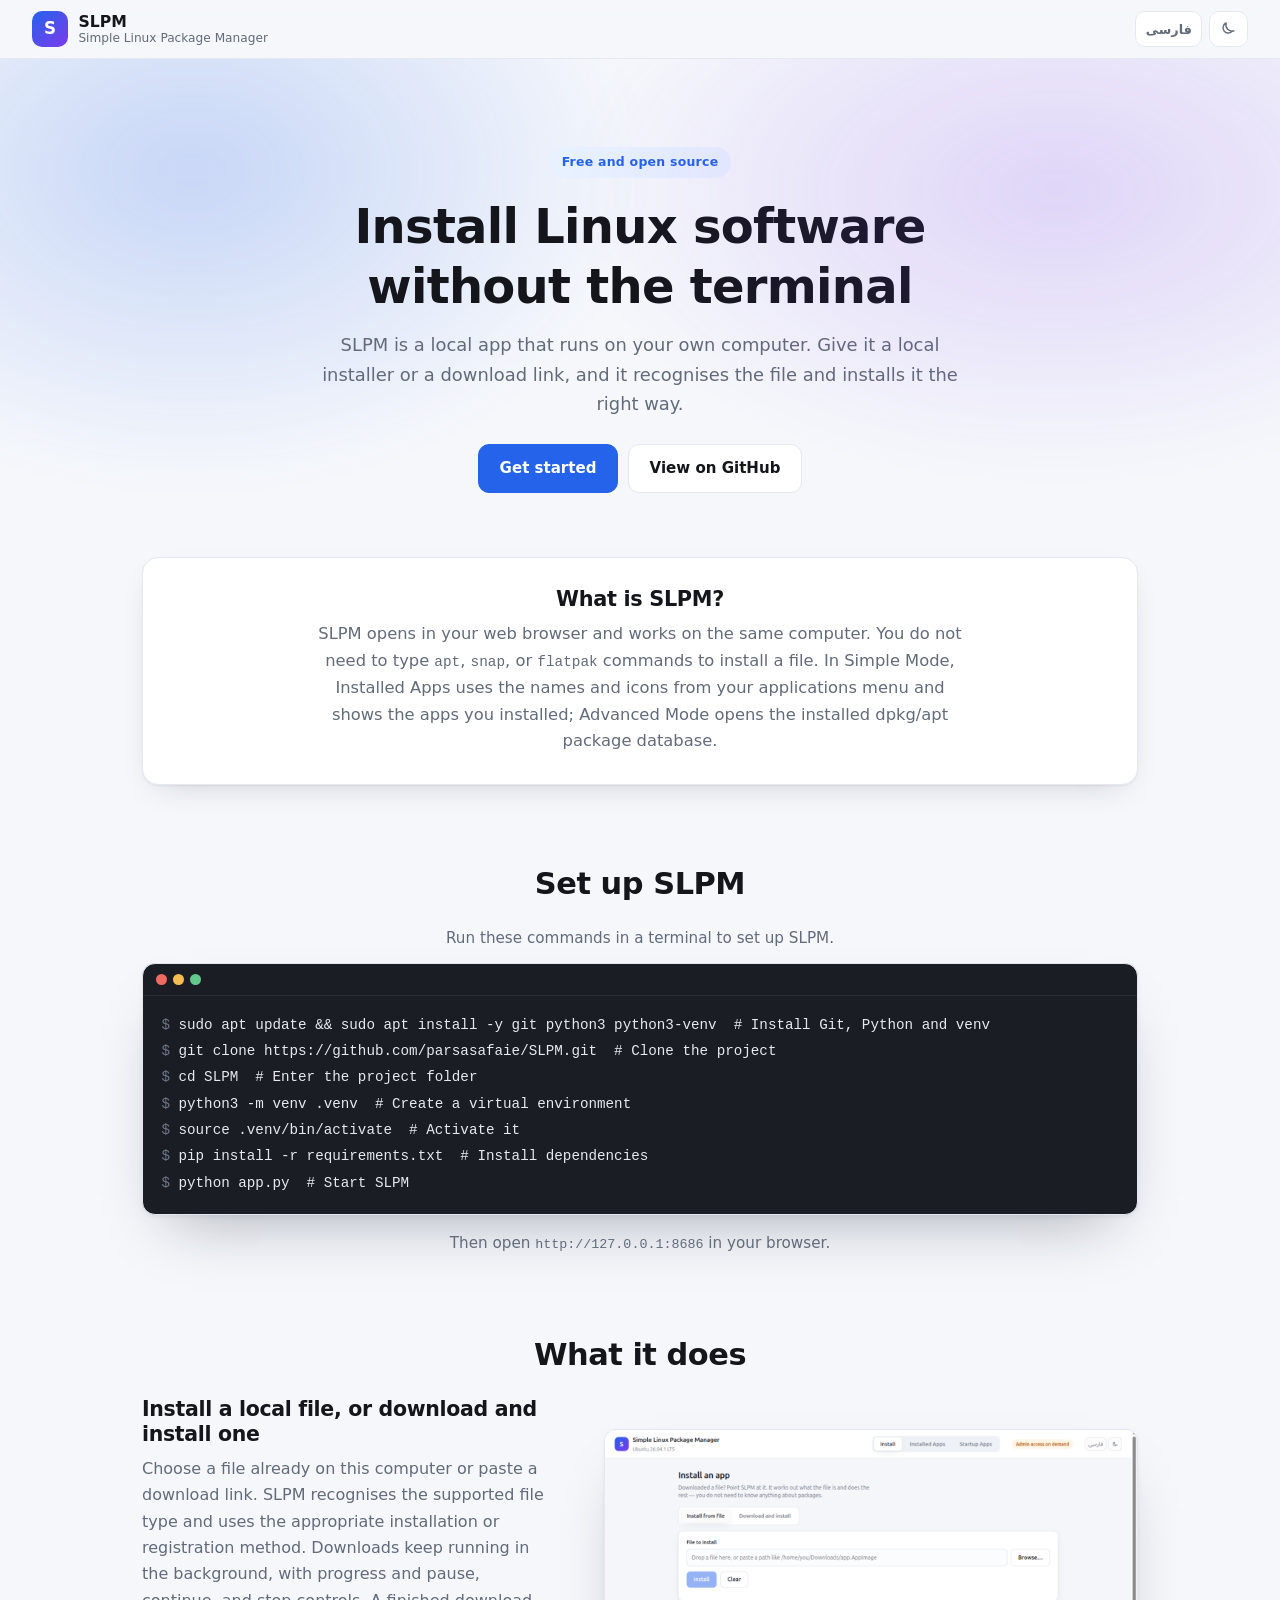
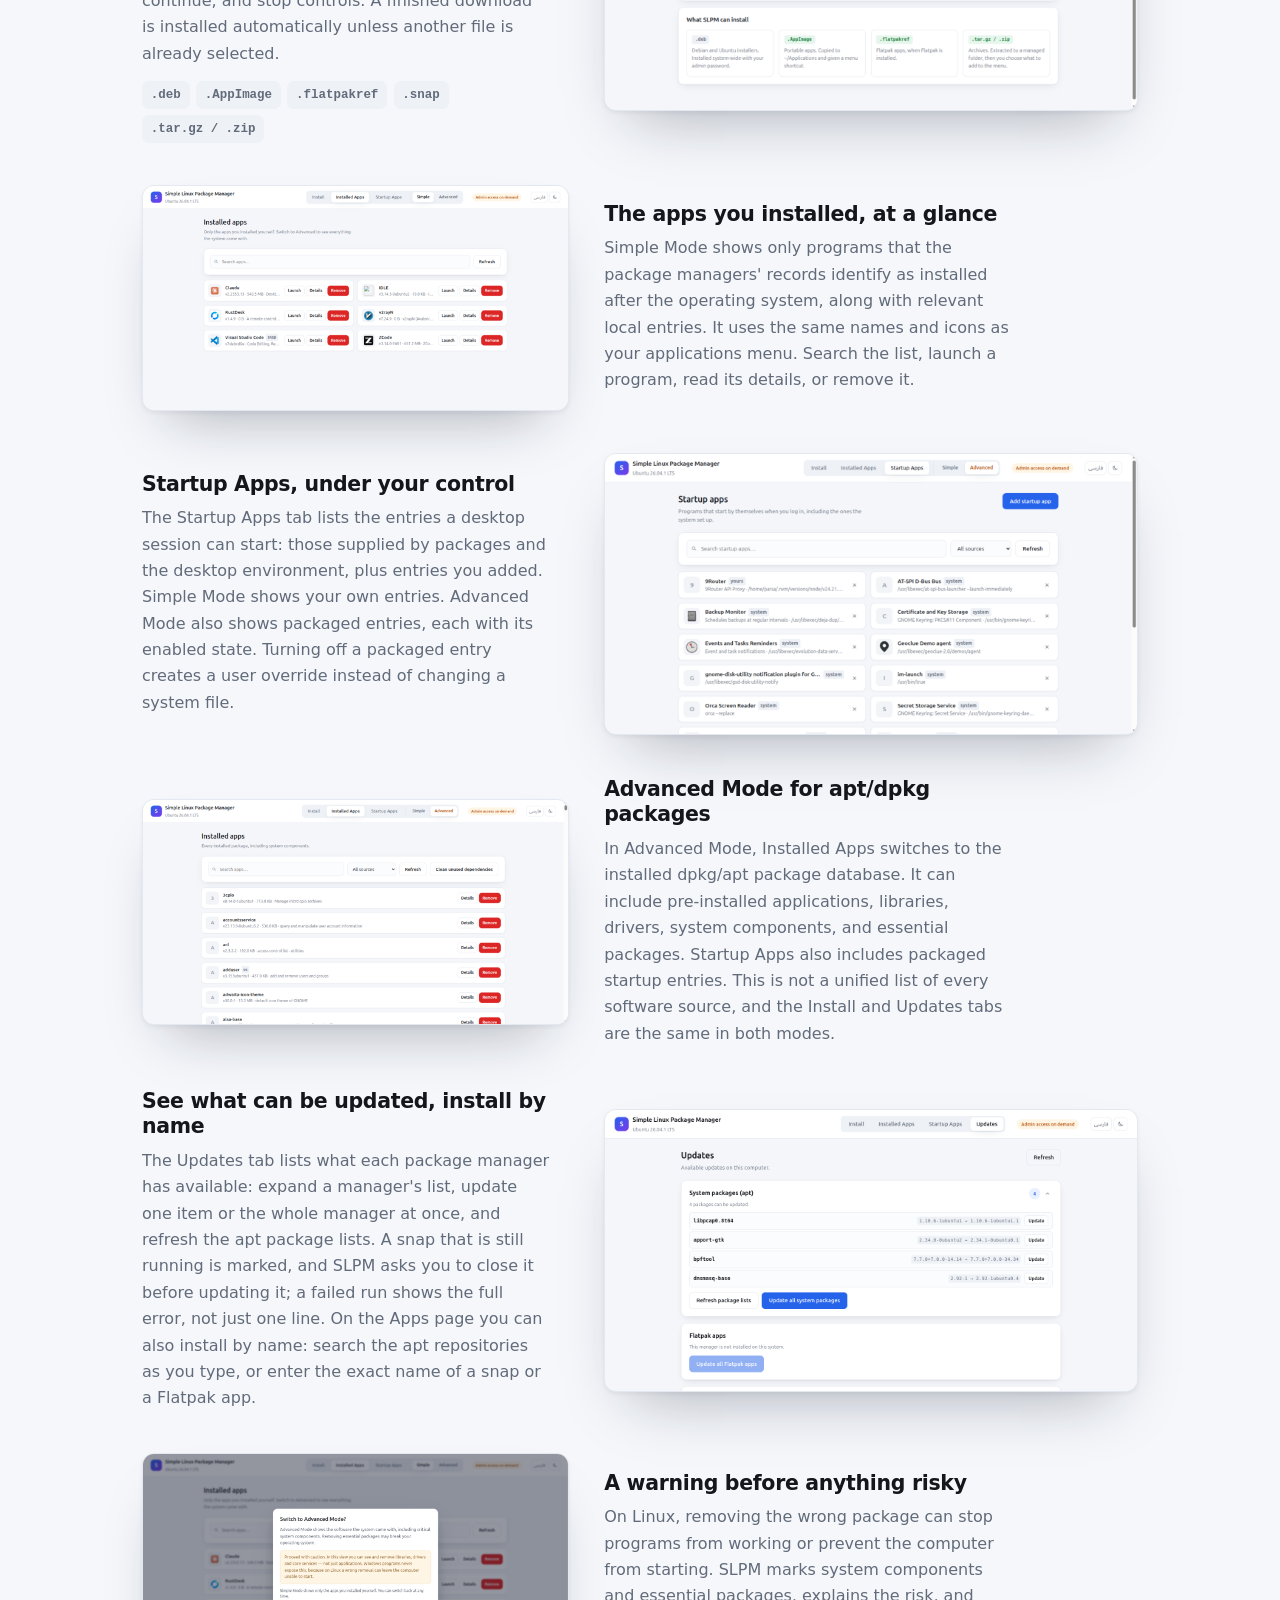
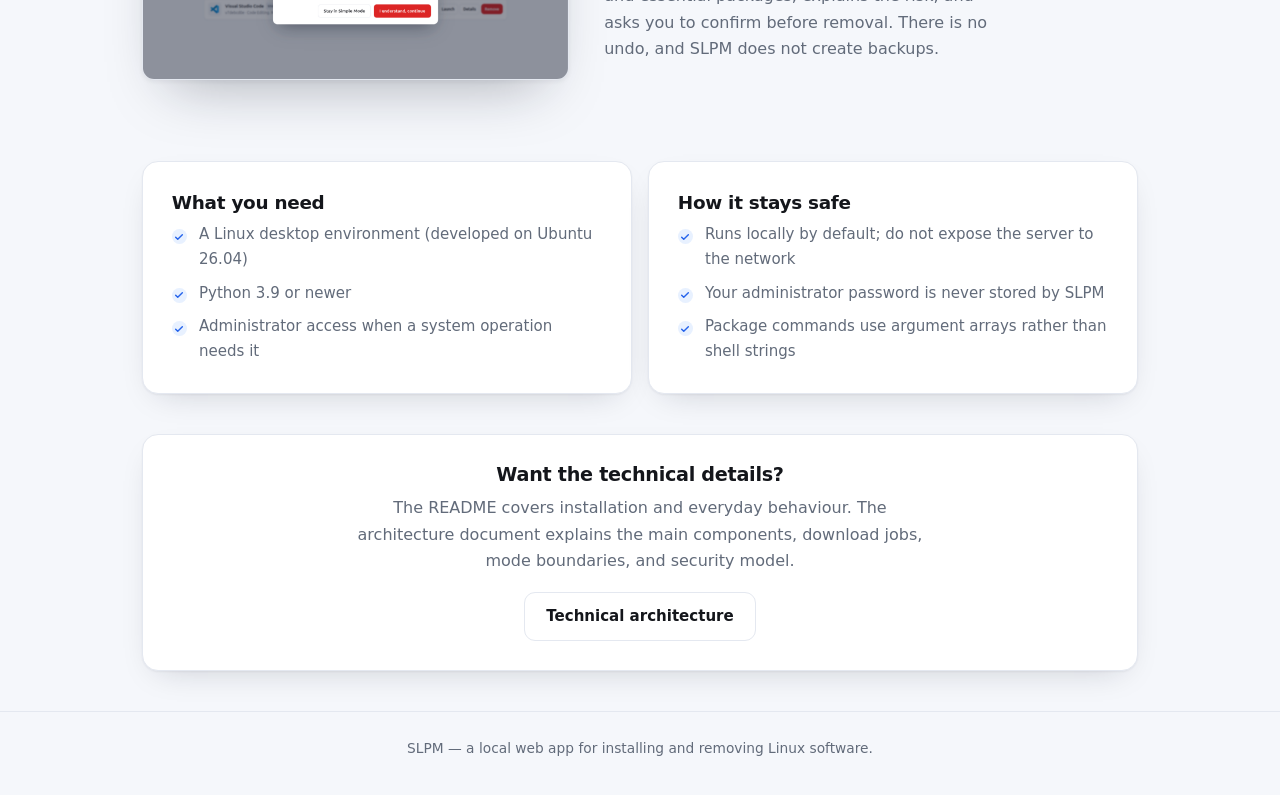
==== docs/index.html @ dcc290ec "update docs" ====
<!doctype html>
<html lang="en" dir="ltr" data-lang="en" data-theme="light">
<head>
<meta charset="utf-8">
<meta name="viewport" content="width=device-width, initial-scale=1">
<meta name="color-scheme" content="light" id="site-color-scheme">
<title id="site-title">SLPM — Simple Linux Package Manager</title>
<meta name="description" id="site-description" content="Install and remove Linux software without the terminal. SLPM is a local app that runs on your own computer.">
<link rel="stylesheet" href="style.css">
<script>
/* Read the saved choice before the first paint, so a dark page never flashes white.
   localStorage rather than a cookie: GitHub Pages is static, so there is no server
   to send a cookie to. */
(function () {
  try {
    var t = localStorage.getItem('slpm-site-theme');
    if (t === 'dark' || t === 'light') document.documentElement.dataset.theme = t;
    var l = localStorage.getItem('slpm-site-lang');
    if (l !== 'en' && l !== 'fa') {
      // First visit: follow the browser's own language.
      l = (navigator.language || 'en').toLowerCase().indexOf('fa') === 0 ? 'fa' : 'en';
    }
    document.documentElement.dataset.lang = l;
    document.documentElement.lang = l;
    document.documentElement.dir = l === 'fa' ? 'rtl' : 'ltr';
  } catch (e) { /* private mode: keep the defaults already in the markup */ }
})();
</script>
</head>
<body>

<header class="bar">
  <a class="brand" href="#top">
    <span class="mark">S</span>
    <span class="brand-text">
      <strong>SLPM</strong>
      <span class="t-en">Simple Linux Package Manager</span>
      <span class="t-fa">مدیر بستهٔ سادهٔ لینوکس</span>
    </span>
  </a>
  <div class="bar-actions">
    <button type="button" id="lang-toggle" class="btn-icon" aria-label="Switch to Persian" title="Switch to Persian">
      <span class="t-en">فارسی</span>
      <span class="t-fa">English</span>
    </button>
    <button type="button" id="theme-toggle" class="btn-icon" aria-label="Switch to dark theme" title="Switch to dark theme">
      <svg class="i-moon" viewBox="0 0 24 24" aria-hidden="true"><path d="M20 14.5A8.5 8.5 0 019.5 4a7 7 0 108.5 10.5z"/></svg>
      <svg class="i-sun" viewBox="0 0 24 24" aria-hidden="true"><circle cx="12" cy="12" r="4.2"/><path d="M12 2.5v2.2M12 19.3v2.2M4.2 12H2M22 12h-2.2M5.6 5.6L4 4M20 20l-1.6-1.6M18.4 5.6L20 4M4 20l1.6-1.6"/></svg>
    </button>
  </div>
</header>

<main id="top">

  <!-- ------------------------------------------------------------- hero -->
  <section class="hero">
    <div class="hero-inner">
      <span class="pill">
        <span class="t-en">Free and open source</span>
        <span class="t-fa">رایگان و متن‌باز</span>
      </span>
      <h1>
        <span class="t-en">Install Linux software<br>without the terminal</span>
        <span class="t-fa">برنامه‌های لینوکس را<br>بدون ترمینال نصب کنید</span>
      </h1>
      <p class="lead">
        <span class="t-en">SLPM is a local app that runs on your own computer. Give it a local
          installer or a download link, and it recognises the file and installs it the right way.</span>
        <span class="t-fa">SLPM یک برنامهٔ محلی است که روی کامپیوتر خودتان اجرا می‌شود. فایلی را که
          می‌خواهید نصب کنید یا لینک دانلودش را به آن می‌دهید تا نوع فایل را تشخیص دهد و با روش
          مناسب نصبش کند.</span>
      </p>
      <div class="cta">
        <a class="btn btn-primary" href="#install">
          <span class="t-en">Get started</span>
          <span class="t-fa">شروع کنید</span>
        </a>
        <a class="btn btn-ghost" data-repo="" target="_blank" rel="noopener">
          <span class="t-en">View on GitHub</span>
          <span class="t-fa">مشاهده در GitHub</span>
        </a>
      </div>
    </div>
  </section>

  <!-- ------------------------------------------------------- what it is -->
  <section class="wrap">
    <div class="card intro">
      <h2>
        <span class="t-en">What is SLPM?</span>
        <span class="t-fa">SLPM چیست؟</span>
      </h2>
      <p>
        <span class="t-en">SLPM opens in your web browser and works on the same computer. You do not
          need to type <span class="mono">apt</span>, <span class="mono">snap</span>, or
          <span class="mono">flatpak</span> commands to install a file. In Simple Mode, Installed Apps
          uses the names and icons from your applications menu and shows the apps you installed;
          Advanced Mode opens the installed dpkg/apt package database.</span>
        <span class="t-fa">SLPM در مرورگر اجرا می‌شود و روی همان کامپیوتر کار می‌کند. برای نصب فایل
          لازم نیست خودتان دستورهای <span class="mono">apt</span>، <span class="mono">snap</span> یا
          <span class="mono">flatpak</span> را اجرا کنید. در حالت ساده، تب «برنامه‌های نصب‌شده»
          نام و نماد برنامه‌ها را همان‌طور که در منوی برنامه‌ها می‌بینید نشان می‌دهد؛ در این حالت
          فقط برنامه‌هایی دیده می‌شوند که خودتان نصب کرده‌اید. حالت پیشرفته فهرست بسته‌های
          نصب‌شدهٔ dpkg/apt را باز می‌کند.</span>
      </p>
    </div>
  </section>

  <!-- ---------------------------------------------------------- install -->
  <section class="wrap" id="install">
    <h2 class="section-title">
      <span class="t-en">Set up SLPM</span>
      <span class="t-fa">راه‌اندازی SLPM</span>
    </h2>

    <p class="after"><span class="t-en">Run these commands in a terminal to set up SLPM.</span><span class="t-fa">برای راه‌اندازی SLPM، دستورهای زیر را در ترمینال اجرا کنید.</span></p>
    <div class="terminal"><div class="terminal-bar"><span></span><span></span><span></span></div><pre><code><span class="c-dim">$</span> sudo apt update && sudo apt install -y git python3 python3-venv  # Install Git, Python and venv
<span class="c-dim">$</span> git clone https://github.com/parsasafaie/SLPM.git  # Clone the project
<span class="c-dim">$</span> cd SLPM  # Enter the project folder
<span class="c-dim">$</span> python3 -m venv .venv  # Create a virtual environment
<span class="c-dim">$</span> source .venv/bin/activate  # Activate it
<span class="c-dim">$</span> pip install -r requirements.txt  # Install dependencies
<span class="c-dim">$</span> python app.py  # Start SLPM</code></pre></div>
    <p class="after"><span class="t-en">Then open <span class="mono">http://127.0.0.1:8686</span> in your browser.</span><span class="t-fa">سپس <span class="mono">http://127.0.0.1:8686</span> را در مرورگر باز کنید.</span></p>
  </section>

  <!-- --------------------------------------------------------- features -->
  <section class="wrap" id="features">
    <h2 class="section-title">
      <span class="t-en">What it does</span>
      <span class="t-fa">امکانات SLPM</span>
    </h2>

    <article class="feature">
      <div class="feature-text">
        <h3>
          <span class="t-en">Install a local file, or download and install one</span>
          <span class="t-fa">نصب فایل محلی یا دانلود و نصب خودکار</span>
        </h3>
        <p>
          <span class="t-en">Choose a file already on this computer or paste a download link. SLPM
            recognises the supported file type and uses the appropriate installation or registration method. Downloads
            keep running in the background, with progress and pause, continue, and stop controls. A
            finished download is installed automatically unless another file is already selected.</span>
          <span class="t-fa">فایلی را که از قبل روی این کامپیوتر دارید انتخاب کنید یا لینک دانلود
            را وارد کنید. SLPM نوع فایل پشتیبانی‌شده را تشخیص می‌دهد و روش مناسب را برای نصب یا ثبت آن به کار می‌گیرد.
            دانلود در پس‌زمینه انجام می‌شود و پیشرفت آن را همراه با کنترل‌های توقف موقت، ادامه و
            لغو دانلود می‌بینید. پس از پایان دانلود، فایل خودکار نصب می‌شود؛ مگر اینکه هم‌زمان فایل
            دیگری برای نصب انتخاب کرده باشید.</span>
        </p>
        <ul class="tags">
          <li>.deb</li><li>.AppImage</li><li>.flatpakref</li><li>.snap</li><li>.tar.gz / .zip</li>
        </ul>
      </div>
      <figure class="shot">
        <img data-shot="install" alt="" width="1440" height="760" loading="lazy">
      </figure>
    </article>

    <article class="feature flip">
      <div class="feature-text">
        <h3>
          <span class="t-en">The apps you installed, at a glance</span>
          <span class="t-fa">برنامه‌هایی که خودتان نصب کرده‌اید</span>
        </h3>
        <p>
          <span class="t-en">Simple Mode shows only programs that the package managers' records identify
            as installed after the operating system, along with relevant local entries. It uses the
            same names and icons as your applications menu. Search the list, launch a program, read
            its details, or remove it.</span>
          <span class="t-fa">حالت ساده فقط برنامه‌هایی را نشان می‌دهد که در سابقهٔ ابزارهای بسته،
            نصبشان پس از نصب سیستم‌عامل ثبت شده است، به‌همراه میان‌برهای محلی. نام و نماد هر
            برنامه از منوی برنامه‌ها گرفته می‌شود. در فهرست جست‌وجو کنید، برنامه را اجرا کنید،
            جزئیاتش را ببینید یا حذفش کنید.</span>
        </p>
      </div>
      <figure class="shot">
        <img data-shot="apps" alt="" width="1440" height="760" loading="lazy">
      </figure>
    </article>

    <article class="feature">
      <div class="feature-text">
        <h3>
          <span class="t-en">Startup Apps, under your control</span>
          <span class="t-fa">برنامه‌های استارتاپ، زیر نظر شما</span>
        </h3>
        <p>
          <span class="t-en">The Startup Apps tab lists the entries a desktop session can start:
            those supplied by packages and the desktop environment, plus entries you added. Simple
            Mode shows your own entries. Advanced Mode also shows packaged entries, each with its
            enabled state. Turning off a packaged entry creates a user override instead of changing a
            system file.</span>
          <span class="t-fa">تب «برنامه‌های استارتاپ» موردهایی را نشان می‌دهد که نشست دسکتاپ
            می‌تواند اجرا کند: موردهای ارائه‌شده توسط بسته‌ها و محیط دسکتاپ، به‌همراه موردهایی که
            خودتان اضافه کرده‌اید. حالت ساده فقط موردهای کاربری را نشان می‌دهد. حالت پیشرفته
            موردهای ارائه‌شده توسط بسته‌های سیستمی و وضعیت فعال یا غیرفعال هرکدام را هم نشان
            می‌دهد. برای غیرفعال‌کردن مورد بستهٔ سیستمی، SLPM به‌جای تغییر فایل سیستمی یک فایل
            کاربری هم‌نام می‌سازد.</span>
        </p>
      </div>
      <figure class="shot">
        <img data-shot="startup" alt="" width="1440" height="760" loading="lazy">
      </figure>
    </article>

    <article class="feature flip">
      <div class="feature-text">
        <h3>
          <span class="t-en">Advanced Mode for apt/dpkg packages</span>
          <span class="t-fa">حالت پیشرفته برای بسته‌های apt/dpkg</span>
        </h3>
        <p>
          <span class="t-en">In Advanced Mode, Installed Apps switches to the installed dpkg/apt
            package database. It can include pre-installed applications, libraries, drivers, system
            components, and essential packages. Startup Apps also includes packaged startup entries.
            This is not a unified list of every software source, and the Install and Updates tabs
            are the same in both modes.</span>
          <span class="t-fa">در حالت پیشرفته، تب «برنامه‌های نصب‌شده» به فهرست بسته‌های نصب‌شدهٔ
            dpkg/apt تغییر می‌کند. در این فهرست ممکن است برنامه‌های از پیش نصب‌شده، کتابخانه‌ها،
            درایورها، اجزای سیستمی و بسته‌های حیاتی سیستم باشند. تب «برنامه‌های استارتاپ» نیز موردهای
            ارائه‌شده توسط بسته‌های سیستمی را نشان می‌دهد. این حالت فهرستی یکپارچه از همهٔ منابع نرم‌افزاری نیست
            و تب‌های «نصب» و «به‌روزرسانی‌ها» در هر دو حالت یکسان هستند.</span>
        </p>
      </div>
      <figure class="shot">
        <img data-shot="advanced" alt="" width="1440" height="760" loading="lazy">
      </figure>
    </article>

    <article class="feature">
      <div class="feature-text">
        <h3>
          <span class="t-en">See what can be updated, install by name</span>
          <span class="t-fa">به‌روزرسانی‌ها را ببینید و با نام نصب کنید</span>
        </h3>
        <p>
          <span class="t-en">The Updates tab lists what each package manager
            has available: expand a manager's list, update one item or the whole manager at once, and
            refresh the apt package lists. A snap that is still running is marked, and SLPM asks you
            to close it before updating it; a failed run shows the full error, not just one line. On
            the Apps page you can also install by name: search the apt repositories as you type, or
            enter the exact name of a snap or a Flatpak app.</span>
          <span class="t-fa">تب «به‌روزرسانی‌ها» فهرست می‌کند هر مدیر بسته چه
            چیزی برای به‌روزرسانی دارد: فهرست یک مدیر را باز کنید، یک مورد را جداگانه یا همهٔ موارد
            آن را یک‌جا به‌روزرسانی کنید و فهرست بسته‌های apt را تازه کنید. snapی که هنوز
            درحال‌اجراست مشخص می‌شود و SLPM پیش از به‌روزرسانی آن از شما می‌خواهد آن را ببندید؛
            اگر اجرا شکست بخورد، خطای کامل نشان داده می‌شود، نه فقط یک خط. در صفحهٔ برنامه‌ها
            می‌توانید با نام هم نصب کنید: مخازن apt را حین تایپ جست‌وجو کنید یا نام دقیق یک snap
            یا یک برنامهٔ Flatpak را وارد کنید.</span>
        </p>
      </div>
      <figure class="shot">
        <img data-shot="updates" alt="" width="1440" height="760" loading="lazy">
      </figure>
    </article>

    <article class="feature flip">
      <div class="feature-text">
        <h3>
          <span class="t-en">A warning before anything risky</span>
          <span class="t-fa">هشدار پیش از عملیات پرخطر</span>
        </h3>
        <p>
          <span class="t-en">On Linux, removing the wrong package can stop programs from working or
            prevent the computer from starting. SLPM marks system components and essential packages,
            explains the risk, and asks you to confirm before removal. There is no undo, and SLPM
            does not create backups.</span>
          <span class="t-fa">در لینوکس، حذف بستهٔ اشتباه می‌تواند برنامه‌ها را از کار بیندازد یا
            مانع روشن‌شدن کامپیوتر شود. SLPM جزء سیستمی یا بستهٔ حیاتی سیستم را مشخص می‌کند،
            خطر را توضیح می‌دهد و پیش از حذف از شما تأیید می‌گیرد. SLPM نمی‌تواند تغییرات را
            بازگرداند و نسخهٔ پشتیبان نمی‌سازد.</span>
        </p>
      </div>
      <figure class="shot">
        <img data-shot="warning" alt="" width="1440" height="760" loading="lazy">
      </figure>
    </article>
  </section>

  <!-- ------------------------------------------------------- safety/how -->
  <section class="wrap">
    <div class="two-col">
      <div class="card">
        <h2>
          <span class="t-en">What you need</span>
          <span class="t-fa">پیش‌نیازها</span>
        </h2>
        <ul class="ticks">
          <li>
            <span class="t-en">A Linux desktop environment (developed on Ubuntu 26.04)</span>
            <span class="t-fa">لینوکس با محیط دسکتاپ (توسعه روی Ubuntu 26.04)</span>
          </li>
          <li>
            <span class="t-en">Python 3.9 or newer</span>
            <span class="t-fa">Python 3.9 یا جدیدتر</span>
          </li>
          <li>
            <span class="t-en">Administrator access when a system operation needs it</span>
            <span class="t-fa">دسترسی مدیر برای عملیات سطح سیستم</span>
          </li>
        </ul>
      </div>

      <div class="card">
        <h2>
          <span class="t-en">How it stays safe</span>
          <span class="t-fa">ایمنی SLPM</span>
        </h2>
        <ul class="ticks">
          <li>
            <span class="t-en">Runs locally by default; do not expose the server to the network</span>
            <span class="t-fa">به‌صورت پیش‌فرض محلی اجرا می‌شود؛ سرور را در دسترس شبکه قرار ندهید</span>
          </li>
          <li>
            <span class="t-en">Your administrator password is never stored by SLPM</span>
            <span class="t-fa">SLPM رمز مدیر شما را ذخیره نمی‌کند</span>
          </li>
          <li>
            <span class="t-en">Package commands use argument arrays rather than shell strings</span>
            <span class="t-fa">دستورهای مدیریت بسته با آرایهٔ آرگومان اجرا می‌شوند، نه با رشتهٔ shell</span>
          </li>
        </ul>
      </div>
    </div>
  </section>

  <!-- ------------------------------------------------------------ more -->
  <section class="wrap">
    <div class="card more">
      <h2>
        <span class="t-en">Want the technical details?</span>
        <span class="t-fa">جزئیات فنی می‌خواهید؟</span>
      </h2>
      <p>
        <span class="t-en">The README covers installation and everyday behaviour. The architecture
          document explains the main components, download jobs, mode boundaries, and security model.</span>
        <span class="t-fa">README روش نصب و رفتار معمول برنامه را توضیح می‌دهد. سند معماری هم اجزای
          اصلی، نحوهٔ مدیریت دانلودها، مرز حالت‌ها و مدل امنیتی را دقیق‌تر توضیح می‌دهد.</span>
      </p>
      <div class="cta">
        <a class="btn btn-ghost lang-en-only" data-repo="ARCHITECTURE.md" target="_blank" rel="noopener">
          <span class="t-en">Technical architecture</span>
          <span class="t-fa">معماری فنی</span>
        </a>
        <a class="btn btn-ghost lang-fa-only" data-repo="ARCHITECTURE.fa.md" target="_blank" rel="noopener">
          <span class="t-en">Technical architecture</span>
          <span class="t-fa">معماری فنی</span>
        </a>
      </div>
    </div>
  </section>

</main>

<footer class="foot">
  <p>
    <span class="t-en">SLPM — a local web app for installing and removing Linux software.</span>
    <span class="t-fa">SLPM — برنامهٔ وب محلی برای نصب و حذف نرم‌افزارهای لینوکس.</span>
  </p>
</footer>

<script src="site.js"></script>
</body>
</html>
---- docs/style.css ----
/* SLPM product page. One stylesheet, no build step, no dependencies.
 *
 * Theming works the same way as the app: every colour is a variable, the light
 * values live in :root and the dark ones override them under [data-theme="dark"].
 * Language is handled by showing/hiding .t-en / .t-fa, so the page renders in the
 * right language on the first paint without waiting for JavaScript.
 */

:root {
  --bg: #f5f7fb;
  --surface: #ffffff;
  --line: #e4e8f0;
  --text: #14161b;
  --muted: #626b7a;
  --accent: #2563eb;
  --accent-dark: #1d4ed8;
  --accent-soft: #e8f1ff;
  --code-bg: #eef1f6;
  --term-bg: #1a1d24;
  --term-text: #e6e9ef;
  --term-dim: #6f7787;
  --shadow: 0 1px 2px rgba(16, 24, 40, .05), 0 12px 32px -16px rgba(16, 24, 40, .22);
  --shadow-lg: 0 2px 4px rgba(16, 24, 40, .05), 0 30px 60px -28px rgba(16, 24, 40, .35);
  --radius: 16px;
  --font: "Segoe UI Variable", "Segoe UI", Inter, system-ui, -apple-system, "Noto Sans",
          Ubuntu, Cantarell, "Vazirmatn", sans-serif;
  --mono: "Cascadia Code", "JetBrains Mono", ui-monospace, "SF Mono", Menlo, monospace;
  --maxw: 1060px;
}

:root[data-theme="dark"] {
  --bg: #0e1015;
  --surface: #171a21;
  --line: #2a2f3a;
  --text: #e8eaef;
  --muted: #98a1b0;
  --accent: #5b8def;
  --accent-dark: #7ba4f5;
  --accent-soft: #1b2740;
  --code-bg: #222731;
  --term-bg: #0a0c10;
  --term-text: #e6e9ef;
  --term-dim: #6b7383;
  --shadow: 0 1px 2px rgba(0, 0, 0, .4), 0 12px 32px -16px rgba(0, 0, 0, .8);
  --shadow-lg: 0 2px 4px rgba(0, 0, 0, .5), 0 30px 60px -28px rgba(0, 0, 0, .9);
}

* { box-sizing: border-box; }

html { scroll-behavior: smooth; }

body {
  margin: 0;
  background: var(--bg);
  color: var(--text);
  font-family: var(--font);
  font-size: 16px;
  line-height: 1.65;
  -webkit-font-smoothing: antialiased;
}

h1, h2, h3 { margin: 0 0 .5rem; font-weight: 680; letter-spacing: -.015em; line-height: 1.25; }
p { margin: 0 0 .8rem; }
p:last-child { margin-bottom: 0; }
a { color: var(--accent); }
code, .mono { font-family: var(--mono); font-size: .88em; }
code { background: var(--code-bg); padding: .12rem .38rem; border-radius: 5px; }

/* --------------------------------------------------------------- language */

:root[data-lang="en"] .t-fa { display: none !important; }
:root[data-lang="fa"] .t-en { display: none !important; }
:root[data-lang="en"] .lang-fa-only { display: none !important; }
:root[data-lang="fa"] .lang-en-only { display: none !important; }

/* Persian gets a slightly larger line height: the script is denser and taller. */
:root[data-lang="fa"] body { line-height: 1.85; }
:root[data-lang="fa"] h1 { line-height: 1.4; letter-spacing: 0; }
:root[data-lang="fa"] h2, :root[data-lang="fa"] h3 { line-height: 1.5; letter-spacing: 0; }
/* Latin words inside a Persian sentence must not be reordered by the bidi algorithm.
   `isolate` alone is not enough for text that starts with a neutral character: in an
   RTL paragraph the bidi algorithm moves a leading "." to the other side, so ".deb"
   would read as "deb.". These spans hold technical tokens that are left-to-right by
   nature, so they are given their own LTR direction as well as isolation. */
:root[data-lang="fa"] .mono,
:root[data-lang="fa"] code,
:root[data-lang="fa"] .tags li {
  unicode-bidi: isolate;
  direction: ltr;
}
/* A tag is a small block, so in the RTL layout it should still sit flush to the
   start of the (mirrored) column rather than drifting left. */
:root[data-lang="fa"] .tags { justify-content: flex-start; }

/* ------------------------------------------------------------------- bar */

.bar {
  position: sticky; top: 0; z-index: 20;
  display: flex; align-items: center; justify-content: space-between; gap: 1rem;
  padding: .7rem clamp(1rem, 4vw, 2rem);
  background: color-mix(in srgb, var(--bg) 88%, transparent);
  backdrop-filter: blur(10px);
  border-bottom: 1px solid var(--line);
}
.brand { display: flex; align-items: center; gap: .65rem; text-decoration: none; color: inherit; }
.mark {
  width: 36px; height: 36px; flex: 0 0 auto; border-radius: 10px;
  background: linear-gradient(140deg, var(--accent), #7c3aed);
  color: #fff; display: grid; place-items: center; font-weight: 700; font-size: 1.05rem;
}
.brand-text { display: flex; flex-direction: column; line-height: 1.25; }
.brand-text strong { font-size: .98rem; font-weight: 700; }
.brand-text span { font-size: .76rem; color: var(--muted); }
.bar-actions { display: flex; gap: .4rem; }

.btn-icon {
  height: 36px; min-width: 36px; padding: 0 .6rem;
  display: inline-flex; align-items: center; justify-content: center;
  font: inherit; font-size: .8rem; font-weight: 650; white-space: nowrap;
  border: 1px solid var(--line); border-radius: 10px;
  background: var(--surface); color: var(--muted); cursor: pointer;
  transition: background .15s, color .15s, border-color .15s;
}
.btn-icon:hover { background: var(--accent-soft); color: var(--accent); border-color: var(--accent); }
.btn-icon:focus-visible { outline: none; border-color: var(--accent); box-shadow: 0 0 0 3px color-mix(in srgb, var(--accent) 25%, transparent); }
.btn-icon svg { width: 18px; height: 18px; fill: none; stroke: currentColor; stroke-width: 1.9; stroke-linecap: round; stroke-linejoin: round; }
.btn-icon .i-sun, .btn-icon .i-moon { display: none; }
:root[data-theme="light"] .btn-icon .i-moon { display: block; }
:root[data-theme="dark"] .btn-icon .i-sun { display: block; }

/* ------------------------------------------------------------------ hero */

.hero {
  position: relative; overflow: hidden;
  padding: clamp(3rem, 9vw, 5.5rem) clamp(1rem, 4vw, 2rem) clamp(2.5rem, 6vw, 4rem);
  text-align: center;
}
/* A soft two-colour glow behind the headline. */
.hero::before {
  content: ""; position: absolute; inset: -40% 50% auto -20%; height: 620px;
  background: radial-gradient(closest-side, color-mix(in srgb, var(--accent) 22%, transparent), transparent);
  filter: blur(20px); pointer-events: none;
}
.hero::after {
  content: ""; position: absolute; inset: -30% -20% auto 45%; height: 560px;
  background: radial-gradient(closest-side, color-mix(in srgb, #7c3aed 18%, transparent), transparent);
  filter: blur(20px); pointer-events: none;
}
.hero-inner { position: relative; max-width: 760px; margin: 0 auto; }
.pill {
  display: inline-block; margin-bottom: 1.1rem;
  font-size: .78rem; font-weight: 650; letter-spacing: .02em;
  padding: .32rem .8rem; border-radius: 999px;
  background: var(--accent-soft); color: var(--accent);
}
.hero h1 { font-size: clamp(1.85rem, 5.2vw, 3rem); margin-bottom: .9rem; }
.lead { font-size: clamp(1rem, 2.2vw, 1.12rem); color: var(--muted); max-width: 56ch; margin: 0 auto 1.6rem; }
.cta { display: flex; gap: .6rem; justify-content: center; flex-wrap: wrap; }

.btn {
  display: inline-flex; align-items: center; justify-content: center;
  font: inherit; font-weight: 620; font-size: .94rem; text-decoration: none;
  padding: .68rem 1.3rem; border-radius: 11px; border: 1px solid var(--line);
  background: var(--surface); color: var(--text); cursor: pointer;
  transition: background .15s, border-color .15s, transform .06s;
}
.btn:hover { transform: translateY(-1px); }
.btn:active { transform: translateY(0); }
.btn-primary { background: var(--accent); border-color: var(--accent); color: #fff; }
.btn-primary:hover { background: var(--accent-dark); border-color: var(--accent-dark); }
.btn-ghost:hover { background: var(--accent-soft); border-color: var(--accent); color: var(--accent); }

/* --------------------------------------------------------------- layout */

.wrap { max-width: var(--maxw); margin: 0 auto; padding: 0 clamp(1rem, 4vw, 2rem) 2.5rem; }

.section-title {
  font-size: clamp(1.4rem, 3.4vw, 1.9rem);
  margin: 2.5rem 0 1.4rem; text-align: center;
}

.card {
  background: var(--surface); border: 1px solid var(--line);
  border-radius: var(--radius); box-shadow: var(--shadow);
  padding: clamp(1.2rem, 3vw, 1.8rem);
}
.intro { text-align: center; }
.intro h2 { font-size: 1.3rem; }
.intro p { color: var(--muted); max-width: 62ch; margin: 0 auto; font-size: 1.02rem; }

.two-col { display: grid; grid-template-columns: repeat(auto-fit, minmax(300px, 1fr)); gap: 1rem; }
.two-col h2 { font-size: 1.15rem; }

/* --------------------------------------------------------------- steps */

.steps { list-style: none; margin: 0 0 1.2rem; padding: 0; display: grid; gap: .8rem; }
.steps li {
  display: flex; gap: .9rem; align-items: flex-start;
  background: var(--surface); border: 1px solid var(--line);
  border-radius: 13px; padding: 1rem 1.1rem; box-shadow: var(--shadow);
}
.step-num {
  width: 30px; height: 30px; flex: 0 0 auto; border-radius: 9px;
  background: var(--accent-soft); color: var(--accent);
  display: grid; place-items: center; font-weight: 700; font-size: .92rem;
}
.steps h3 { font-size: 1rem; margin-bottom: .15rem; }
.steps p { font-size: .92rem; color: var(--muted); margin: 0; }

/* ------------------------------------------------------------ terminal */

.terminal {
  background: var(--term-bg); border-radius: 13px; overflow: hidden;
  box-shadow: var(--shadow-lg); border: 1px solid var(--line);
}
.terminal-bar { display: flex; gap: .38rem; padding: .6rem .8rem; border-bottom: 1px solid rgba(255,255,255,.07); }
.terminal-bar span { width: 11px; height: 11px; border-radius: 50%; background: #4b5563; }
.terminal-bar span:first-child { background: #ef6b62; }
.terminal-bar span:nth-child(2) { background: #f5bd4f; }
.terminal-bar span:nth-child(3) { background: #63c98a; }
.terminal pre { margin: 0; padding: 1rem 1.15rem 1.15rem; overflow-x: auto; }
.terminal code {
  background: none; padding: 0; color: var(--term-text);
  font-size: .89rem; line-height: 1.85; direction: ltr; display: block;
  text-align: left; unicode-bidi: isolate;
}
.c-dim { color: var(--term-dim); user-select: none; }

.after { margin-top: 1rem; color: var(--muted); font-size: .95rem; text-align: center; }

/* ------------------------------------------------------------ features */

.feature {
  display: grid; grid-template-columns: 1fr; gap: 1.3rem;
  align-items: center; margin-bottom: 2.6rem;
}
.feature-text h3 { font-size: 1.28rem; }
.feature-text p { color: var(--muted); }
.feature-text .tags { margin-top: .9rem; }

.tags { list-style: none; display: flex; flex-wrap: wrap; gap: .4rem; margin: 0; padding: 0; }
.tags li {
  font-family: var(--mono); font-size: .78rem; font-weight: 600;
  padding: .22rem .55rem; border-radius: 7px;
  background: var(--code-bg); color: var(--muted);
}

/* The screenshot sits in a small browser-chrome frame so it reads as a real
   window rather than a floating picture. */
.shot { margin: 0; }
.shot img {
  display: block; width: 100%; height: auto; border-radius: 12px;
  border: 1px solid var(--line); box-shadow: var(--shadow-lg);
  background: var(--surface);
}

@media (min-width: 860px) {
  .feature { grid-template-columns: 1fr 1.25fr; gap: 2.2rem; }
  .feature.flip .feature-text { order: 2; }
  .feature.flip .shot { order: 1; }
  .feature-text { max-width: 40ch; }
}

/* -------------------------------------------------------------- ticks */

.ticks { list-style: none; margin: 0; padding: 0; display: grid; gap: .55rem; }
.ticks li { position: relative; padding-inline-start: 1.7rem; font-size: .94rem; color: var(--muted); }
.ticks li::before {
  content: ""; position: absolute; inset-inline-start: 0; top: .48em;
  width: 15px; height: 15px; border-radius: 50%;
  background: var(--accent-soft) url("data:image/svg+xml,%3Csvg xmlns='http://www.w3.org/2000/svg' viewBox='0 0 24 24' fill='none' stroke='%232563eb' stroke-width='3.4' stroke-linecap='round' stroke-linejoin='round'%3E%3Cpath d='M4 12.5l5 5L20 6.5'/%3E%3C/svg%3E") center/10px no-repeat;
}

/* --------------------------------------------------------------- more */

.more { text-align: center; }
.more h2 { font-size: 1.2rem; }
.more p { color: var(--muted); max-width: 58ch; margin: 0 auto 1.1rem; }
.more .cta { justify-content: center; }

.foot {
  border-top: 1px solid var(--line); padding: 1.6rem 1rem 2.2rem;
  text-align: center; color: var(--muted); font-size: .86rem;
}
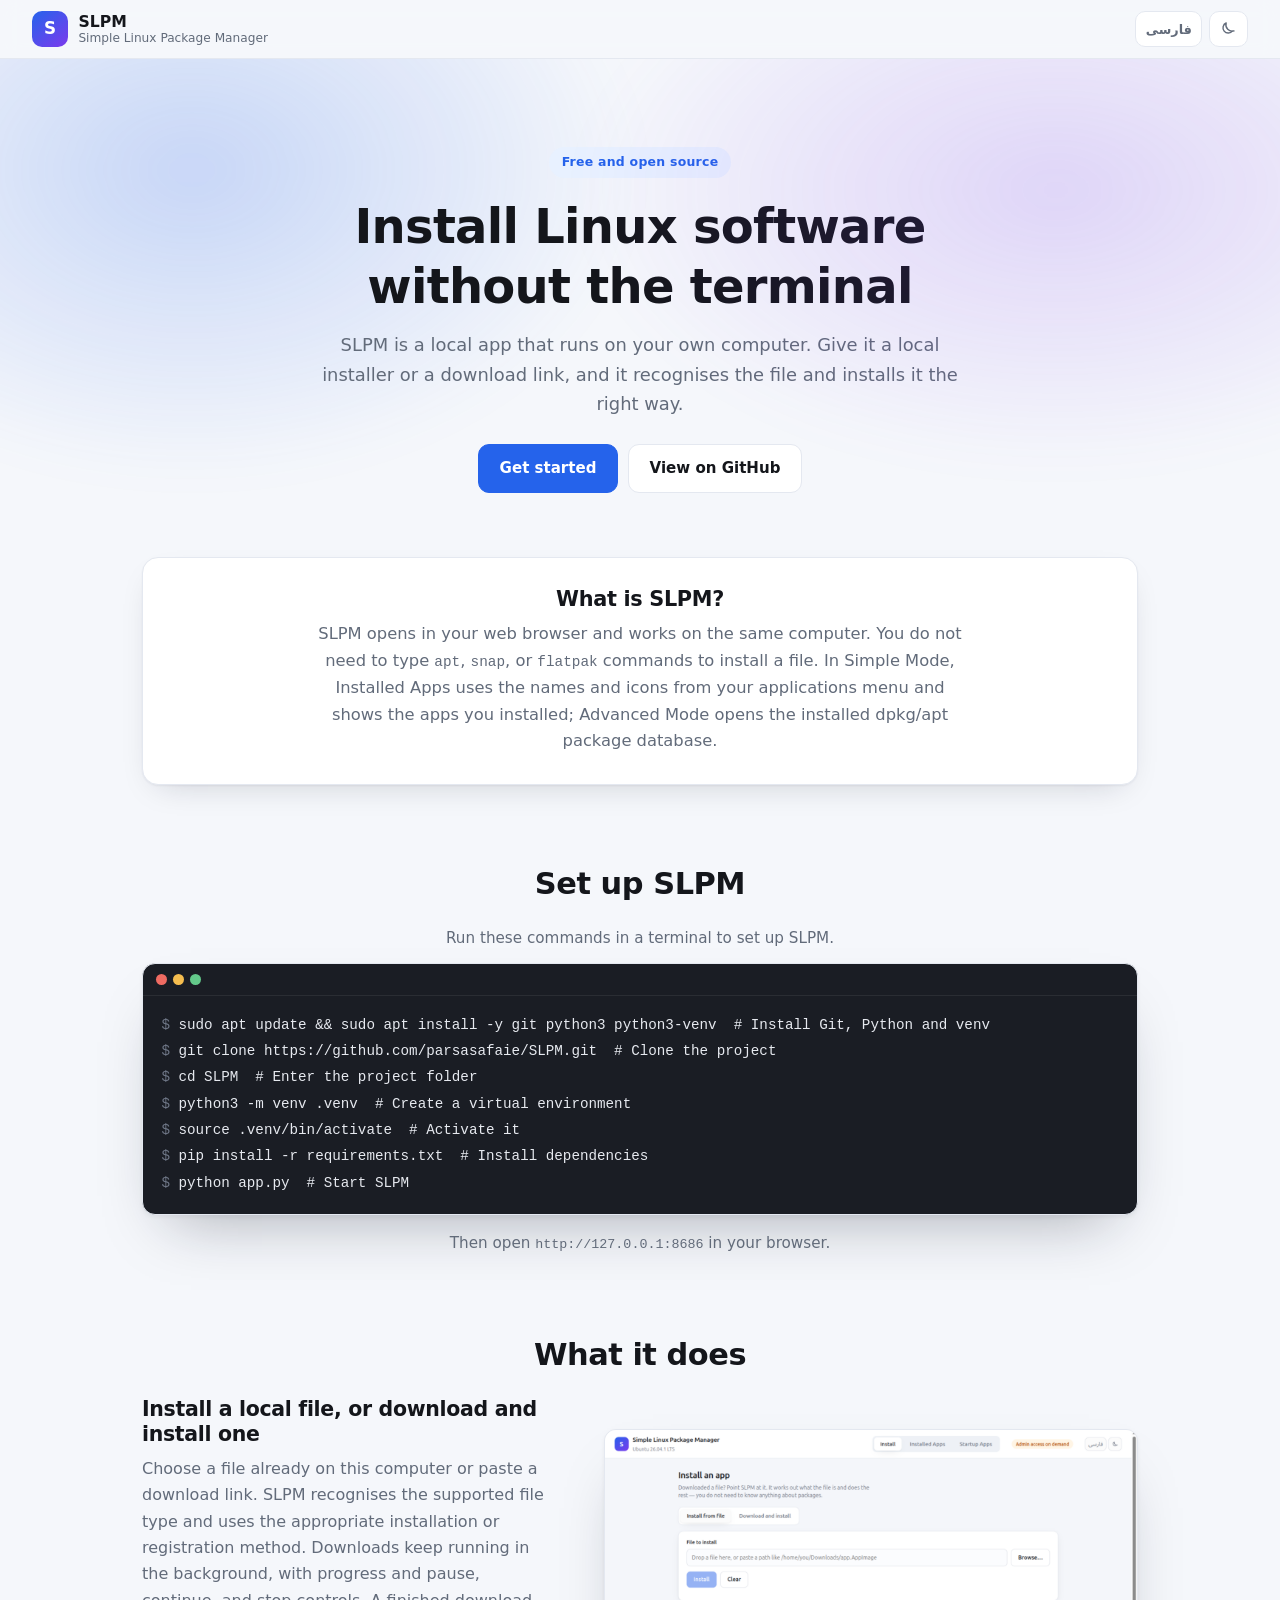
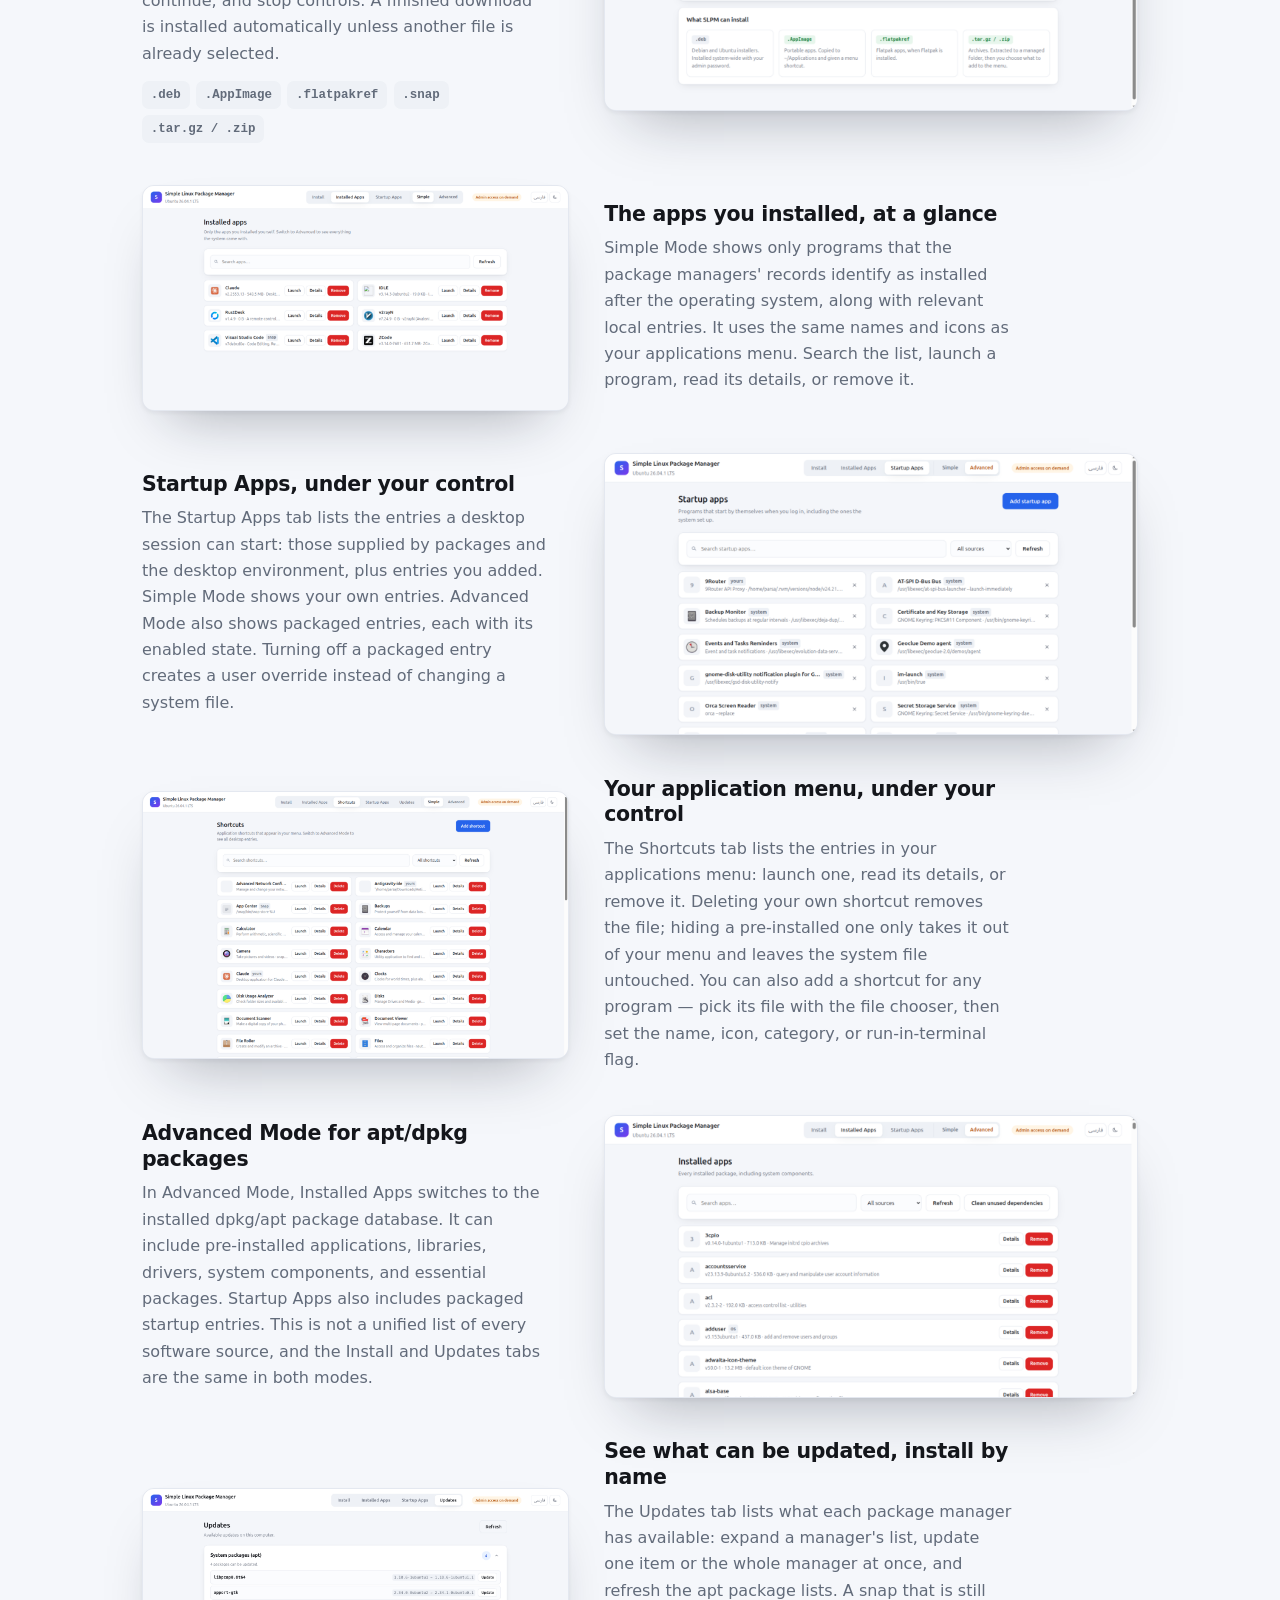
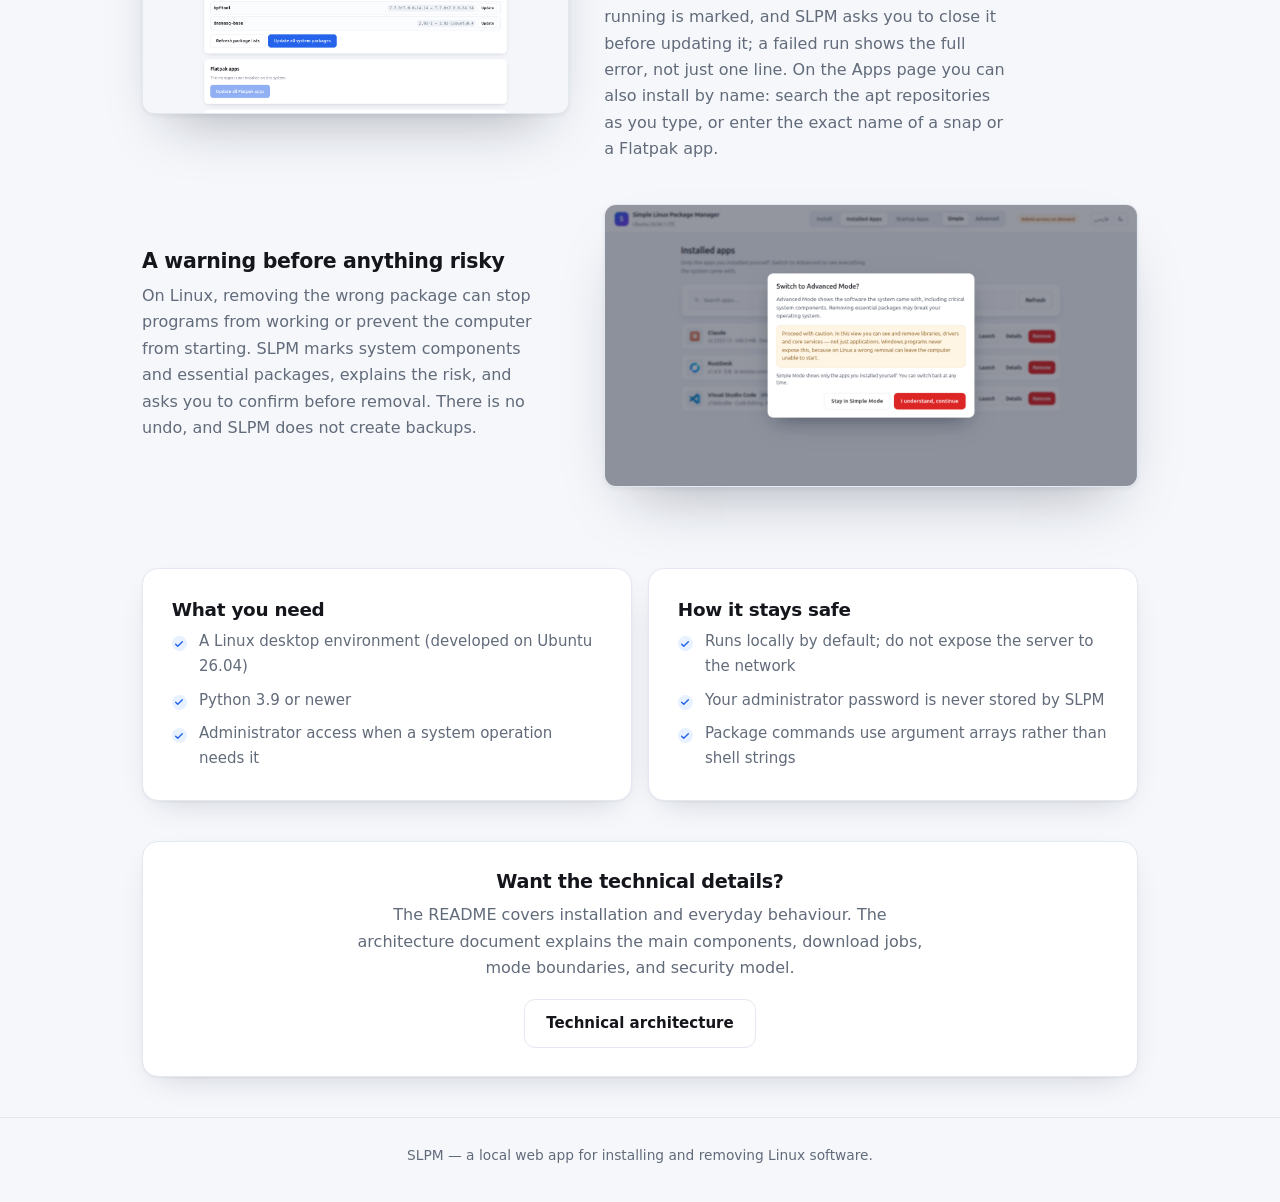
==== commit 2a8883a9: "add shortcuts tab" ====
--- a/docs/index.html
+++ b/docs/index.html
@@ -207,6 +207,30 @@
     <article class="feature flip">
       <div class="feature-text">
         <h3>
+          <span class="t-en">Your application menu, under your control</span>
+          <span class="t-fa">منوی برنامه‌های شما، زیر نظر شما</span>
+        </h3>
+        <p>
+          <span class="t-en">The Shortcuts tab lists the entries in your applications menu: launch one,
+            read its details, or remove it. Deleting your own shortcut removes the file; hiding a
+            pre-installed one only takes it out of your menu and leaves the system file untouched.
+            You can also add a shortcut for any program — pick its file with the file chooser, then
+            set the name, icon, category, or run-in-terminal flag.</span>
+          <span class="t-fa">تب «میان‌برها» موردهای منوی برنامه‌های شما را فهرست می‌کند: یکی را اجرا
+            کنید، جزئیاتش را ببینید یا حذفش کنید. حذف میان‌بر خودتان فایلش را پاک می‌کند؛
+            پنهان‌کردن مورد از پیش نصب‌شده فقط آن را از منوی شما برمی‌دارد و فایل سیستمی دست‌نخورده
+            می‌ماند. همچنین می‌توانید برای هر برنامه‌ای میان‌بر بسازید — فایلش را با انتخاب‌گر فایل
+            بردارید و نام، آیکون، دسته‌بندی یا اجرا در ترمینال را تعیین کنید.</span>
+        </p>
+      </div>
+      <figure class="shot">
+        <img data-shot="shortcuts" alt="" width="1600" height="1000" loading="lazy">
+      </figure>
+    </article>
+
+    <article class="feature">
+      <div class="feature-text">
+        <h3>
           <span class="t-en">Advanced Mode for apt/dpkg packages</span>
           <span class="t-fa">حالت پیشرفته برای بسته‌های apt/dpkg</span>
         </h3>
@@ -228,7 +252,7 @@
       </figure>
     </article>
 
-    <article class="feature">
+    <article class="feature flip">
       <div class="feature-text">
         <h3>
           <span class="t-en">See what can be updated, install by name</span>
@@ -255,7 +279,7 @@
       </figure>
     </article>
 
-    <article class="feature flip">
+    <article class="feature">
       <div class="feature-text">
         <h3>
           <span class="t-en">A warning before anything risky</span>
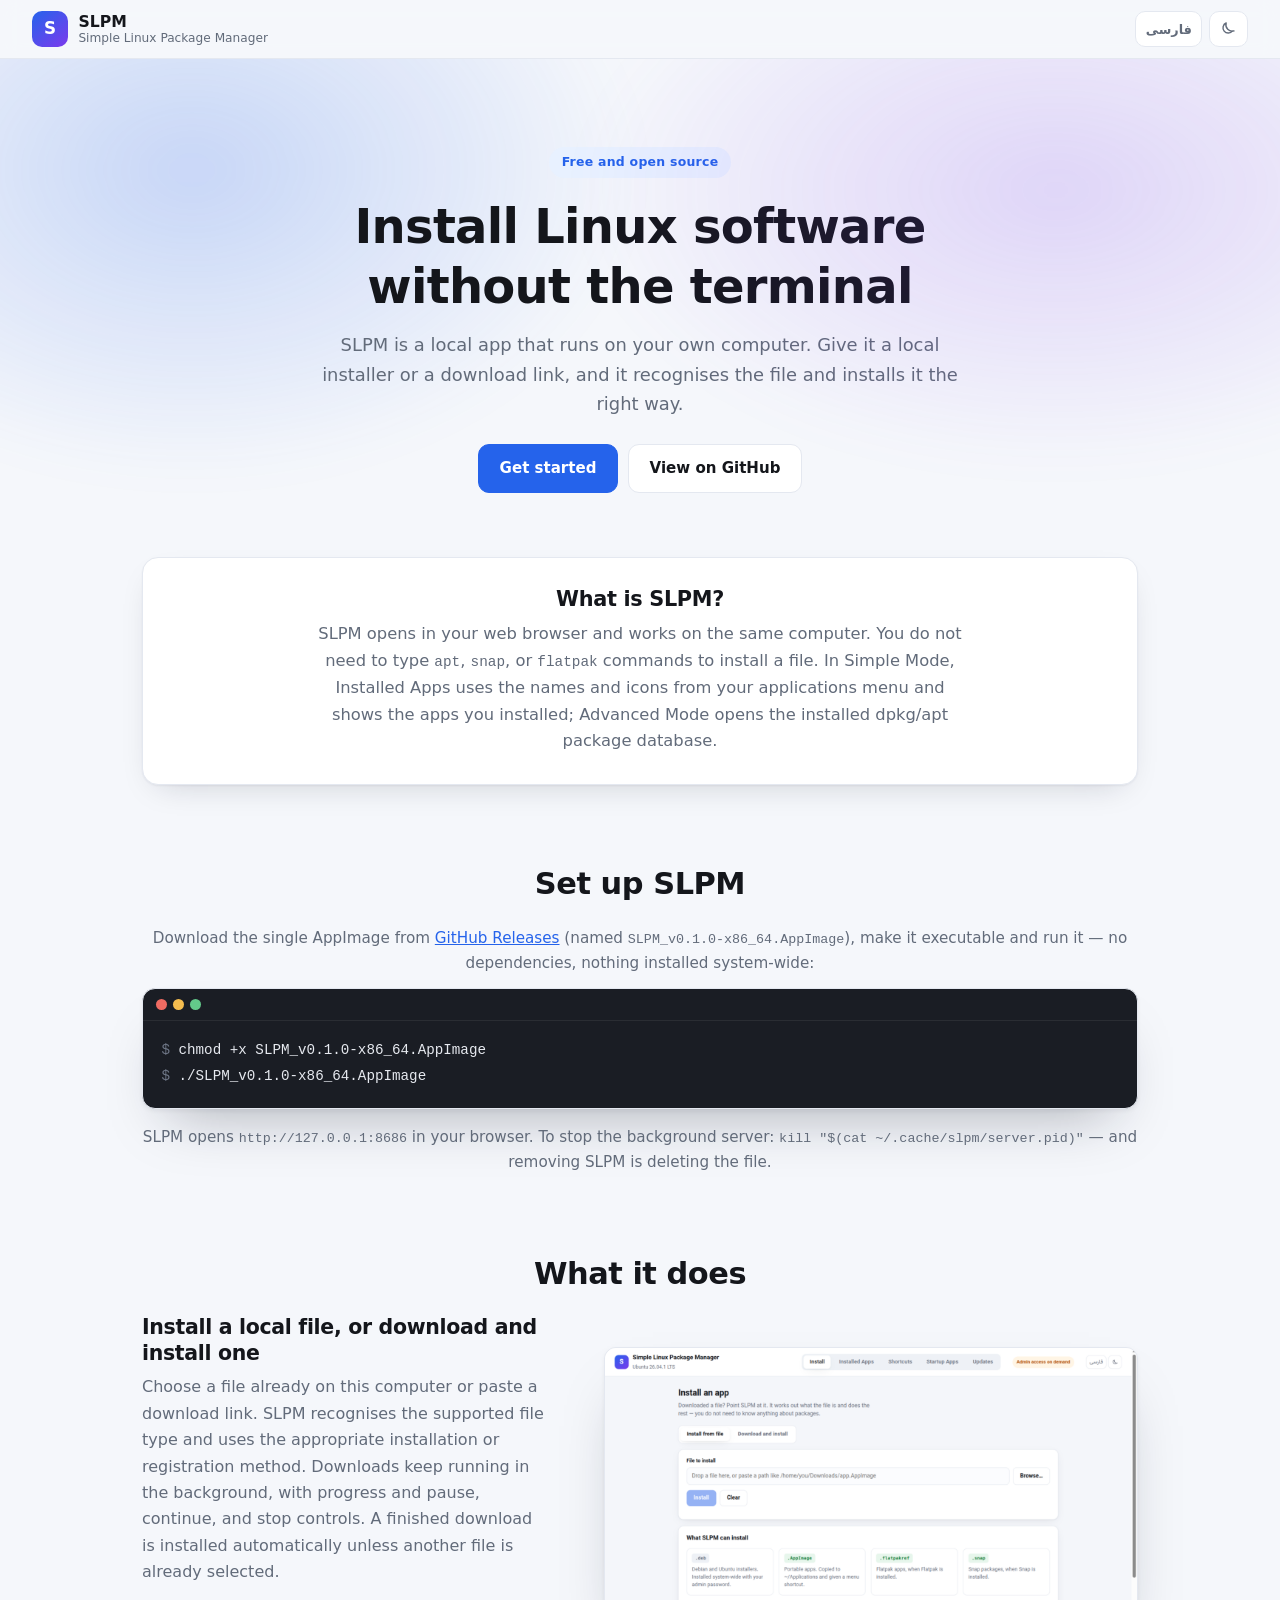
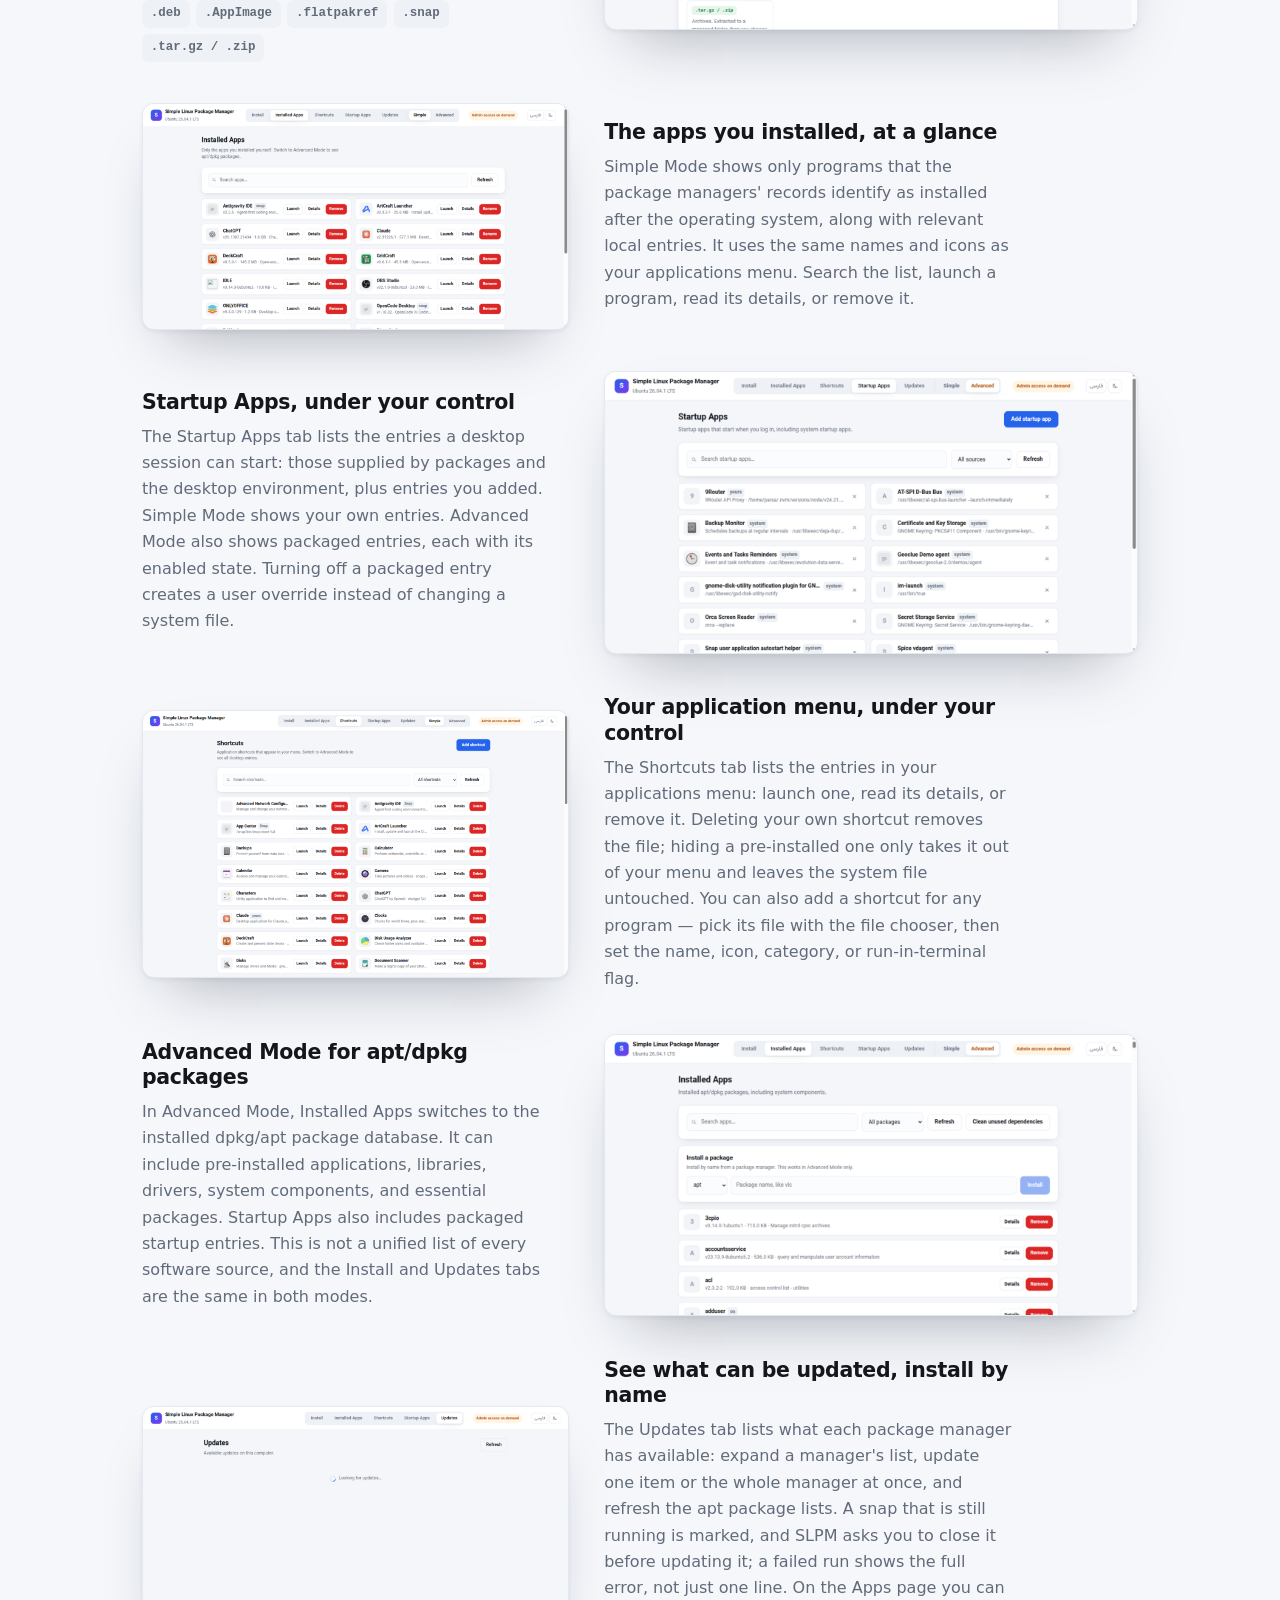
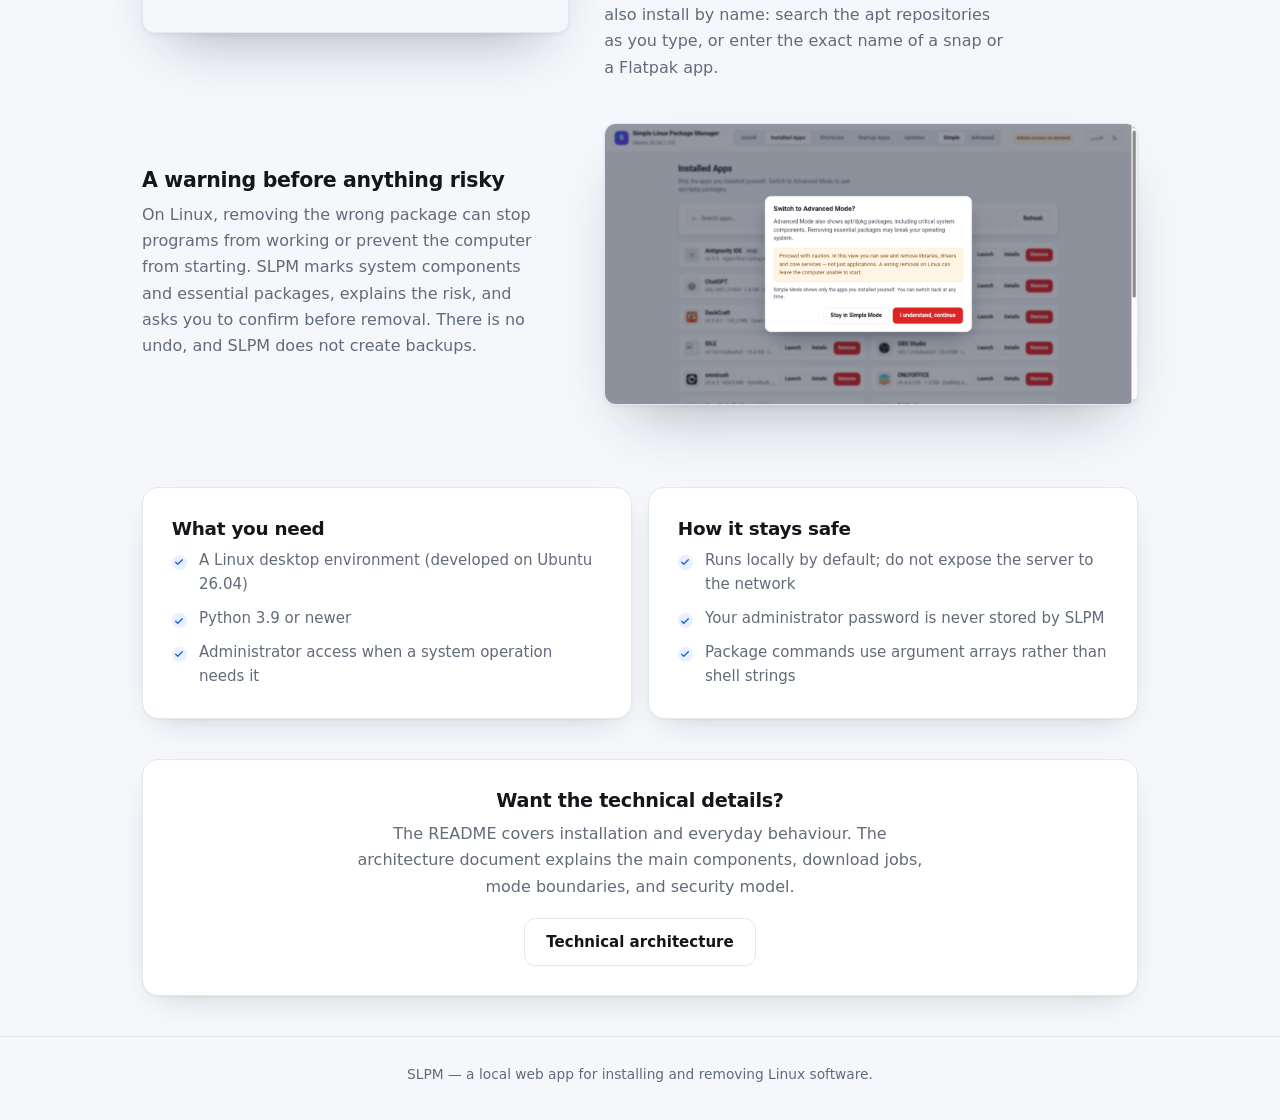
==== commit 303feb4f: "Add automated AppImage release workflow" ====
--- a/docs/index.html
+++ b/docs/index.html
@@ -113,15 +113,19 @@
       <span class="t-fa">راه‌اندازی SLPM</span>
     </h2>
 
-    <p class="after"><span class="t-en">Run these commands in a terminal to set up SLPM.</span><span class="t-fa">برای راه‌اندازی SLPM، دستورهای زیر را در ترمینال اجرا کنید.</span></p>
-    <div class="terminal"><div class="terminal-bar"><span></span><span></span><span></span></div><pre><code><span class="c-dim">$</span> sudo apt update && sudo apt install -y git python3 python3-venv  # Install Git, Python and venv
-<span class="c-dim">$</span> git clone https://github.com/parsasafaie/SLPM.git  # Clone the project
-<span class="c-dim">$</span> cd SLPM  # Enter the project folder
-<span class="c-dim">$</span> python3 -m venv .venv  # Create a virtual environment
-<span class="c-dim">$</span> source .venv/bin/activate  # Activate it
-<span class="c-dim">$</span> pip install -r requirements.txt  # Install dependencies
-<span class="c-dim">$</span> python app.py  # Start SLPM</code></pre></div>
-    <p class="after"><span class="t-en">Then open <span class="mono">http://127.0.0.1:8686</span> in your browser.</span><span class="t-fa">سپس <span class="mono">http://127.0.0.1:8686</span> را در مرورگر باز کنید.</span></p>
+    <p class="after"><span class="t-en">Download the single AppImage from
+      <a href="https://github.com/parsasafaie/SLPM/releases/latest">GitHub Releases</a
+      > (named <span class="mono">SLPM_v0.1.0-x86_64.AppImage</span>), make it executable and run it — no
+      dependencies, nothing installed system-wide:</span><span class="t-fa">فایل AppImage را از
+      <a href="https://github.com/parsasafaie/SLPM/releases/latest">Releases گیت‌هاب</a> بردارید (با نام
+      <span class="mono">SLPM_v0.1.0-x86_64.AppImage</span>)، قابل‌اجراکندید و اجرا کنید — بدون وابستگی،
+      بدون هیچ نصب سراسری:</span></p>
+    <div class="terminal"><div class="terminal-bar"><span></span><span></span><span></span></div><pre><code><span class="c-dim">$</span> chmod +x SLPM_v0.1.0-x86_64.AppImage
+<span class="c-dim">$</span> ./SLPM_v0.1.0-x86_64.AppImage</code></pre></div>
+    <p class="after"><span class="t-en">SLPM opens <span class="mono">http://127.0.0.1:8686</span> in your browser. To stop the background server:
+      <span class="mono">kill "$(cat ~/.cache/slpm/server.pid)"</span> — and removing SLPM is deleting the file.</span><span class="t-fa">SLPM
+      نشانی <span class="mono">http://127.0.0.1:8686</span> را در مرورگر باز می‌کند. برای توقف سرور پس‌زمینه:
+      <span class="mono">kill "$(cat ~/.cache/slpm/server.pid)"</span> — و حذف SLPM یعنی پاک‌کردن همان فایل.</span></p>
   </section>
 
   <!-- --------------------------------------------------------- features -->
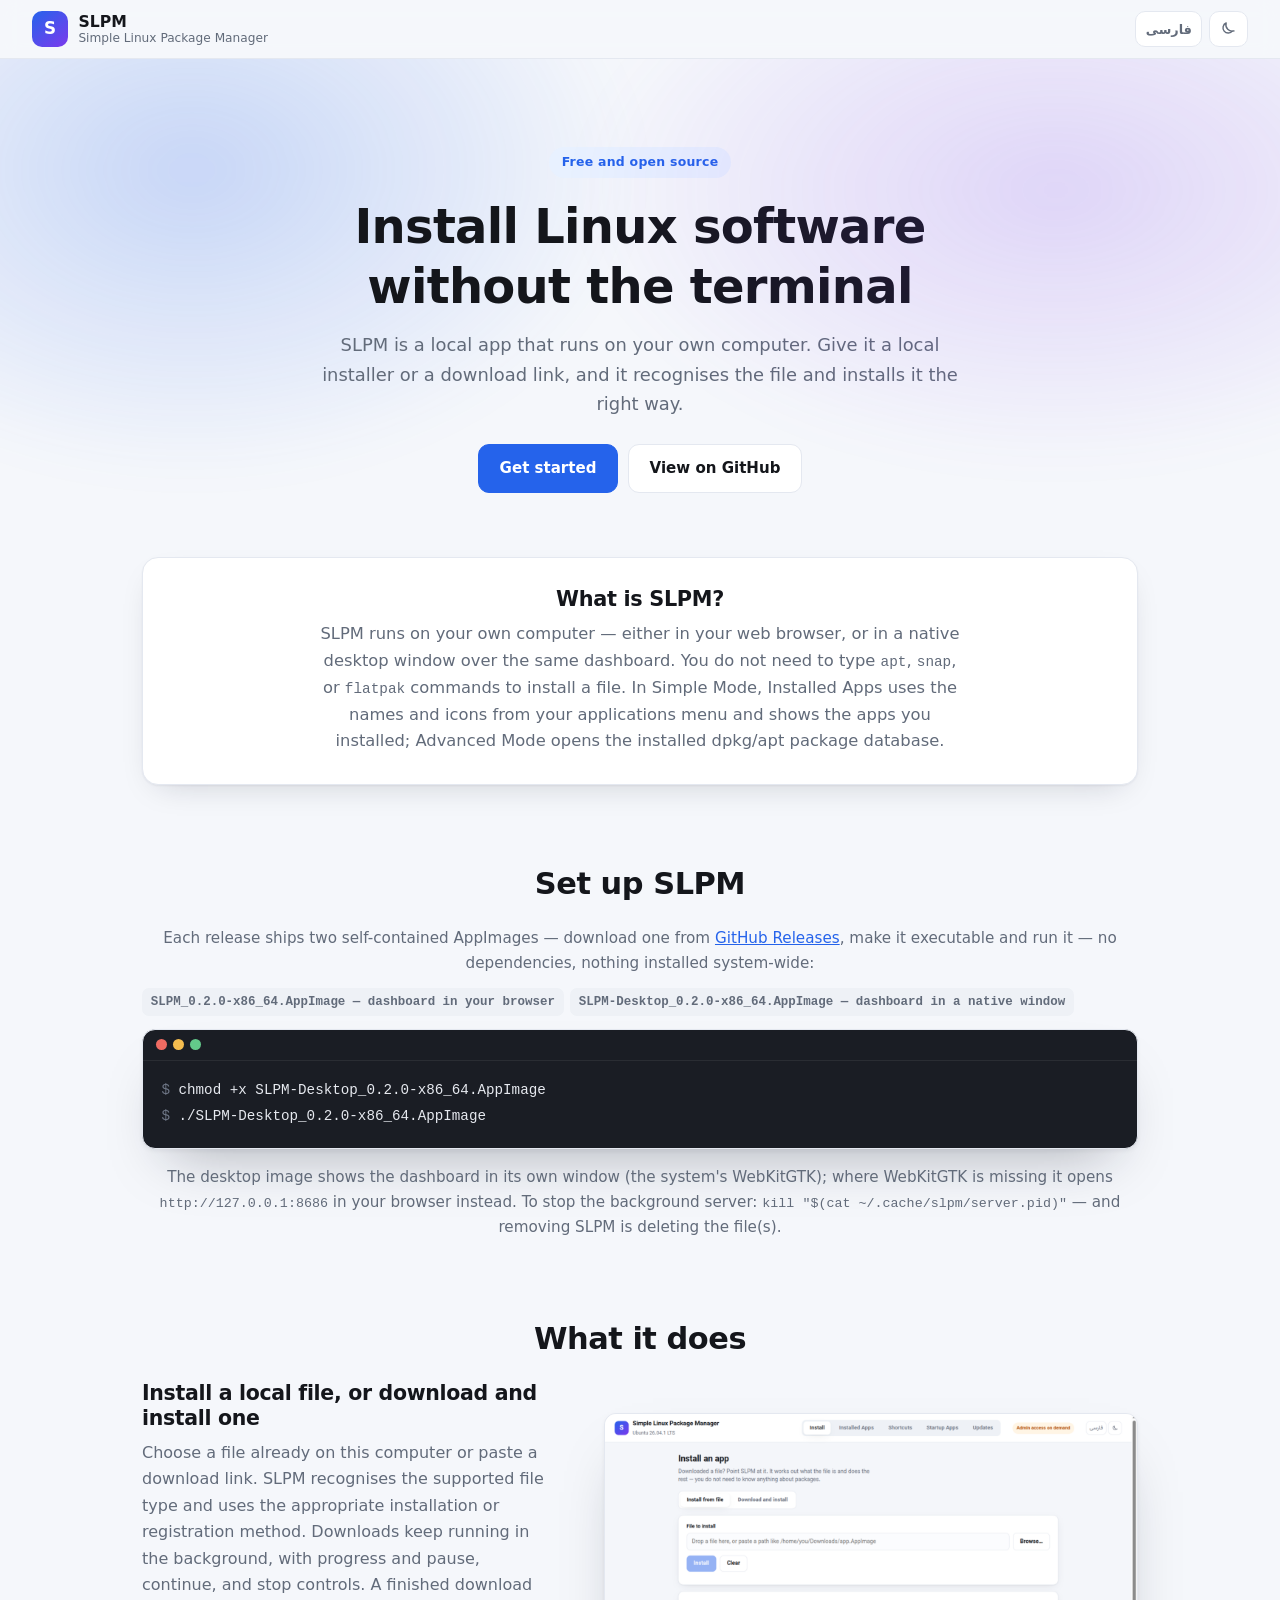
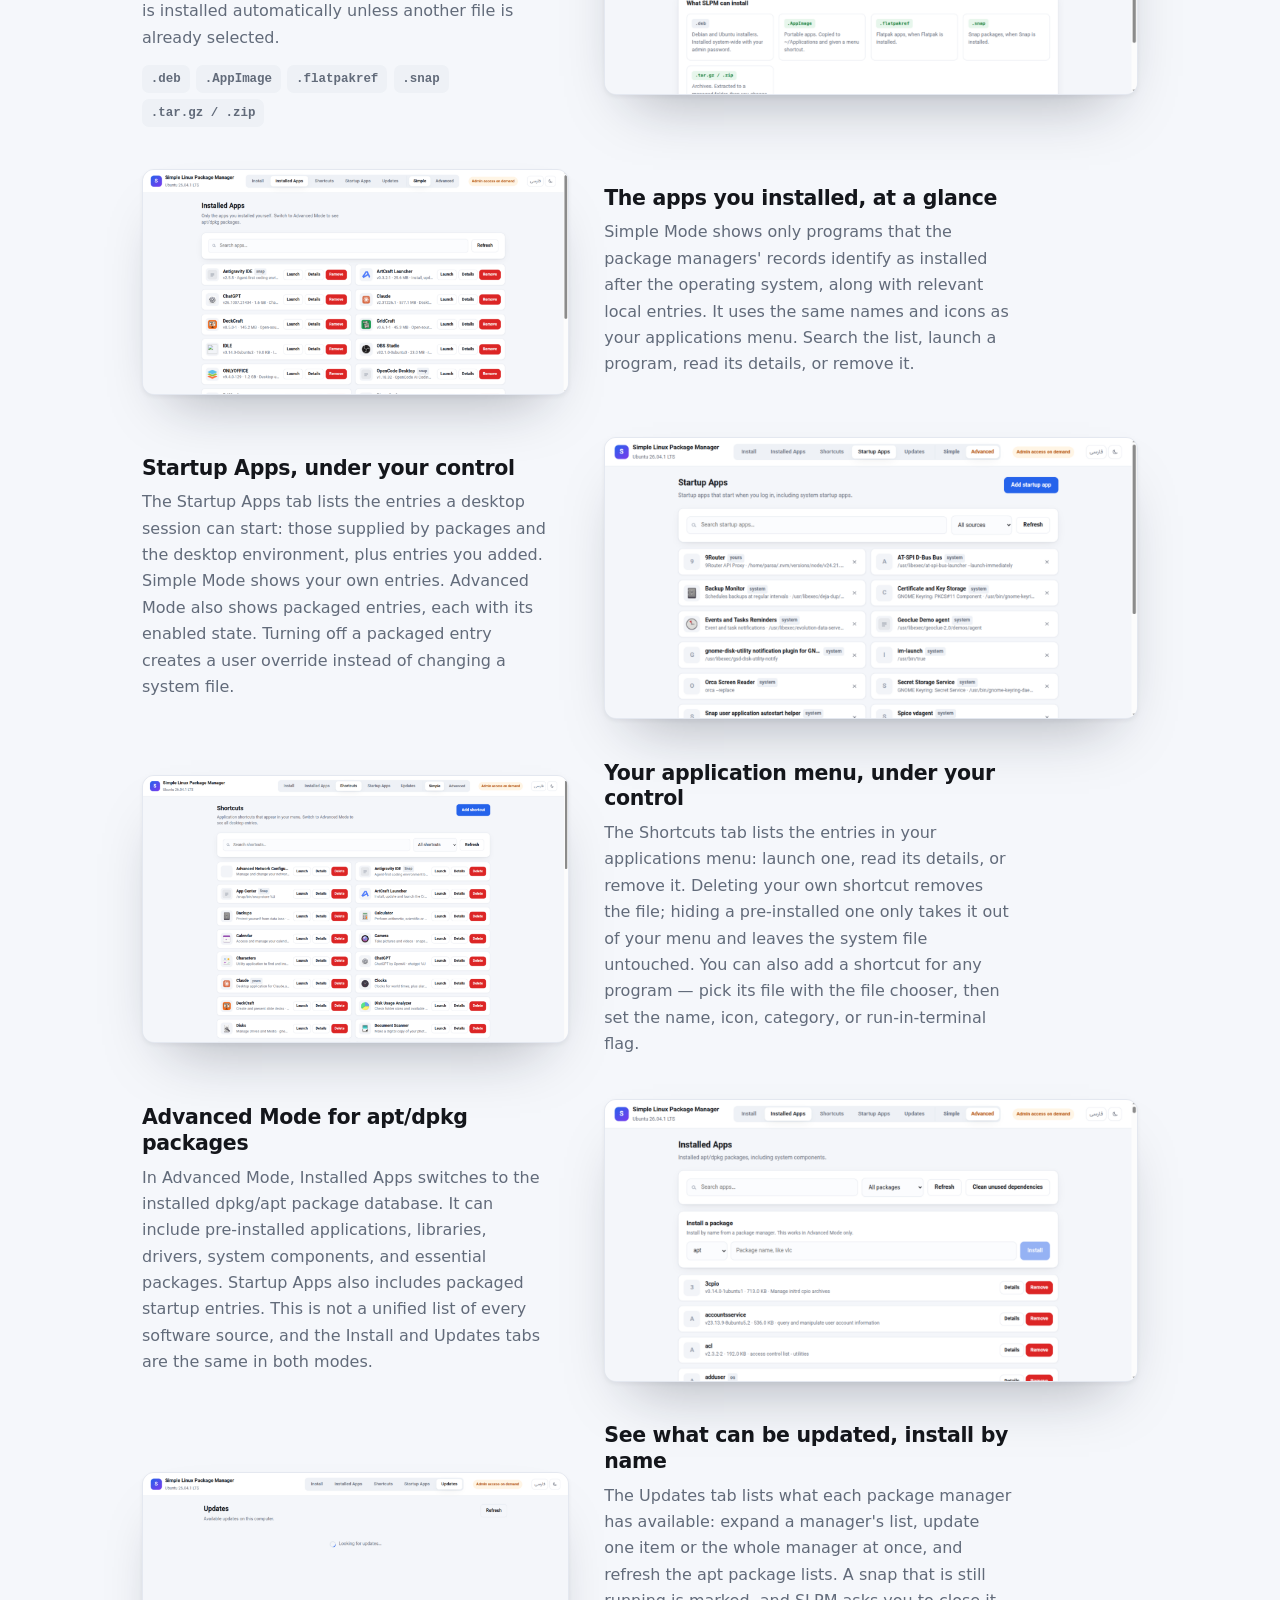
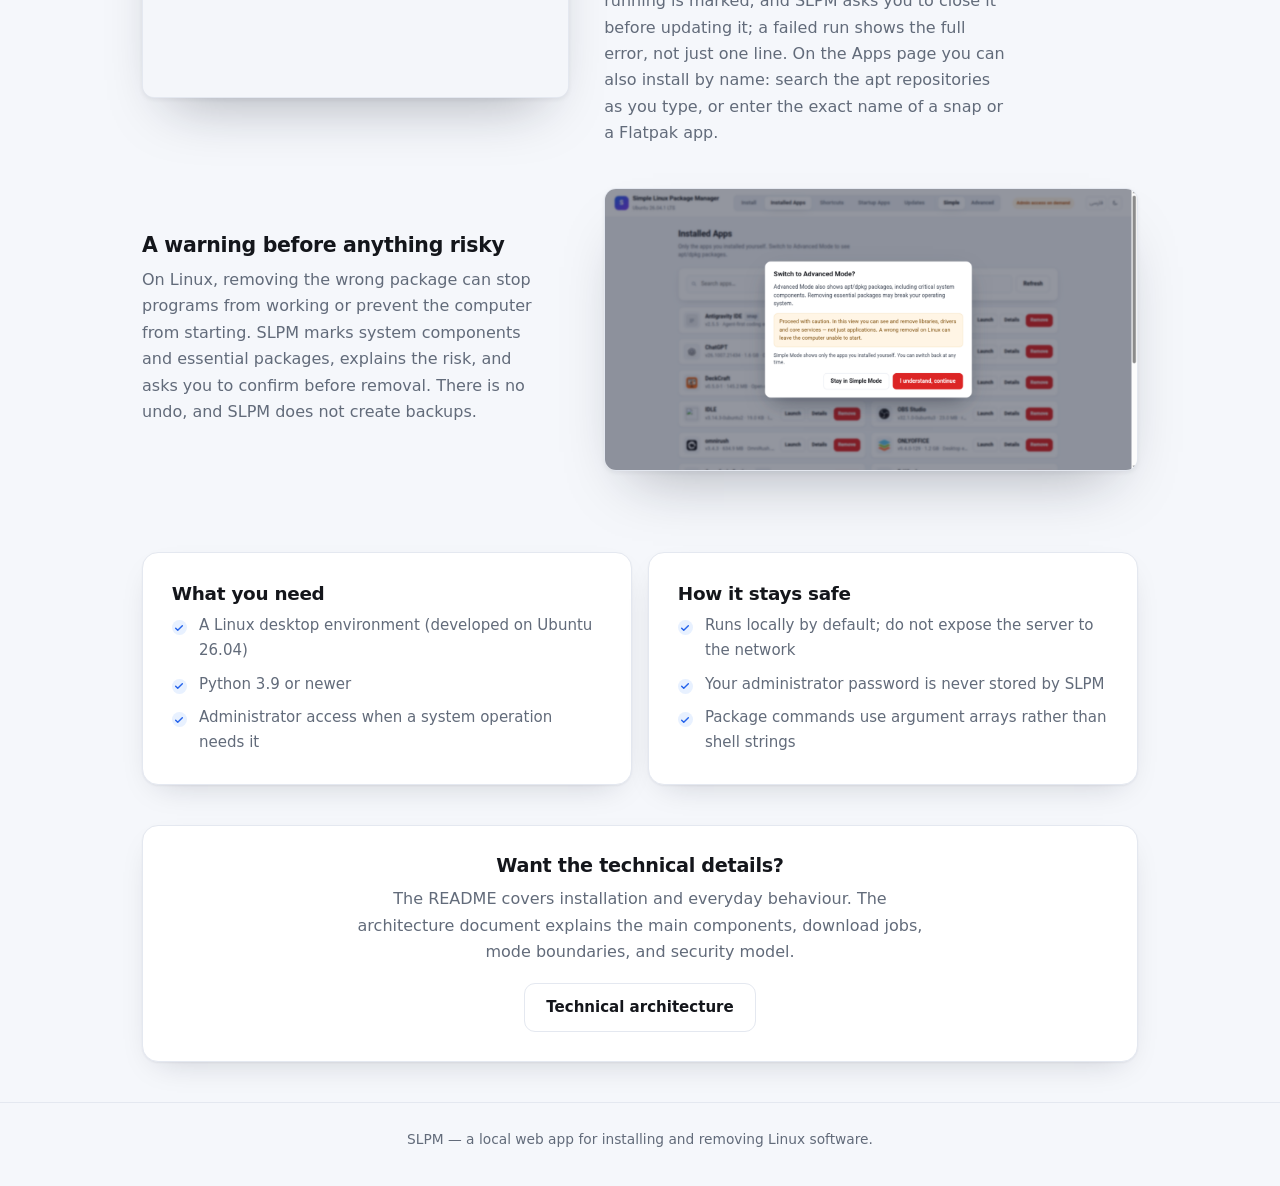
==== commit 4da376f5: "Document the two-AppImage release across the READMEs, architecture and website READMEs (en/fa): intr" ====
--- a/docs/index.html
+++ b/docs/index.html
@@ -91,12 +91,14 @@
         <span class="t-fa">SLPM چیست؟</span>
       </h2>
       <p>
-        <span class="t-en">SLPM opens in your web browser and works on the same computer. You do not
+        <span class="t-en">SLPM runs on your own computer — either in your web browser, or in a native
+          desktop window over the same dashboard. You do not
           need to type <span class="mono">apt</span>, <span class="mono">snap</span>, or
           <span class="mono">flatpak</span> commands to install a file. In Simple Mode, Installed Apps
           uses the names and icons from your applications menu and shows the apps you installed;
           Advanced Mode opens the installed dpkg/apt package database.</span>
-        <span class="t-fa">SLPM در مرورگر اجرا می‌شود و روی همان کامپیوتر کار می‌کند. برای نصب فایل
+        <span class="t-fa">SLPM روی کامپیوتر خودتان اجرا می‌شود — چه در مرورگر، چه در یک پنجرهٔ بومی
+          دسکتاپ روی همان داشبورد. برای نصب فایل
           لازم نیست خودتان دستورهای <span class="mono">apt</span>، <span class="mono">snap</span> یا
           <span class="mono">flatpak</span> را اجرا کنید. در حالت ساده، تب «برنامه‌های نصب‌شده»
           نام و نماد برنامه‌ها را همان‌طور که در منوی برنامه‌ها می‌بینید نشان می‌دهد؛ در این حالت
@@ -113,19 +115,24 @@
       <span class="t-fa">راه‌اندازی SLPM</span>
     </h2>
 
-    <p class="after"><span class="t-en">Download the single AppImage from
-      <a href="https://github.com/parsasafaie/SLPM/releases/latest">GitHub Releases</a
-      > (named <span class="mono">SLPM_v0.1.0-x86_64.AppImage</span>), make it executable and run it — no
-      dependencies, nothing installed system-wide:</span><span class="t-fa">فایل AppImage را از
-      <a href="https://github.com/parsasafaie/SLPM/releases/latest">Releases گیت‌هاب</a> بردارید (با نام
-      <span class="mono">SLPM_v0.1.0-x86_64.AppImage</span>)، قابل‌اجراکندید و اجرا کنید — بدون وابستگی،
+    <p class="after"><span class="t-en">Each release ships two self-contained AppImages — download one from
+      <a href="https://github.com/parsasafaie/SLPM/releases/latest">GitHub Releases</a>, make it executable and run it — no
+      dependencies, nothing installed system-wide:</span><span class="t-fa">هر انتشار دو AppImage خودکفا عرضه می‌کند — یکی را از
+      <a href="https://github.com/parsasafaie/SLPM/releases/latest">Releases گیت‌هاب</a> بردارید، قابل‌اجراکندید و اجرا کنید — بدون وابستگی،
       بدون هیچ نصب سراسری:</span></p>
-    <div class="terminal"><div class="terminal-bar"><span></span><span></span><span></span></div><pre><code><span class="c-dim">$</span> chmod +x SLPM_v0.1.0-x86_64.AppImage
-<span class="c-dim">$</span> ./SLPM_v0.1.0-x86_64.AppImage</code></pre></div>
-    <p class="after"><span class="t-en">SLPM opens <span class="mono">http://127.0.0.1:8686</span> in your browser. To stop the background server:
-      <span class="mono">kill "$(cat ~/.cache/slpm/server.pid)"</span> — and removing SLPM is deleting the file.</span><span class="t-fa">SLPM
-      نشانی <span class="mono">http://127.0.0.1:8686</span> را در مرورگر باز می‌کند. برای توقف سرور پس‌زمینه:
-      <span class="mono">kill "$(cat ~/.cache/slpm/server.pid)"</span> — و حذف SLPM یعنی پاک‌کردن همان فایل.</span></p>
+    <ul class="tags" style="margin-bottom:.8rem">
+      <li>SLPM_0.2.0-x86_64.AppImage — <span class="t-en">dashboard in your browser</span><span class="t-fa">داشبورد در مرورگر</span></li>
+      <li>SLPM-Desktop_0.2.0-x86_64.AppImage — <span class="t-en">dashboard in a native window</span><span class="t-fa">داشبورد در یک پنجرهٔ بومی</span></li>
+    </ul>
+    <div class="terminal"><div class="terminal-bar"><span></span><span></span><span></span></div><pre><code><span class="c-dim">$</span> chmod +x SLPM-Desktop_0.2.0-x86_64.AppImage
+<span class="c-dim">$</span> ./SLPM-Desktop_0.2.0-x86_64.AppImage</code></pre></div>
+    <p class="after"><span class="t-en">The desktop image shows the dashboard in its own window (the system's WebKitGTK);
+      where WebKitGTK is missing it opens <span class="mono">http://127.0.0.1:8686</span> in your browser instead. To stop the
+      background server: <span class="mono">kill "$(cat ~/.cache/slpm/server.pid)"</span> — and removing SLPM is
+      deleting the file(s).</span><span class="t-fa">اپ‌ایمیج دسکتاپ داشبورد را در پنجرهٔ خودش نشان می‌دهد (با WebKitGTK
+      خود سیستم)؛ هرجا WebKitGTK نبود، نشانی <span class="mono">http://127.0.0.1:8686</span> را در مرورگر باز می‌کند. برای توقف
+      سرور پس‌زمینه: <span class="mono">kill "$(cat ~/.cache/slpm/server.pid)"</span> — و حذف SLPM یعنی پاک‌کردن همان
+      فایل‌ها.</span></p>
   </section>
 
   <!-- --------------------------------------------------------- features -->
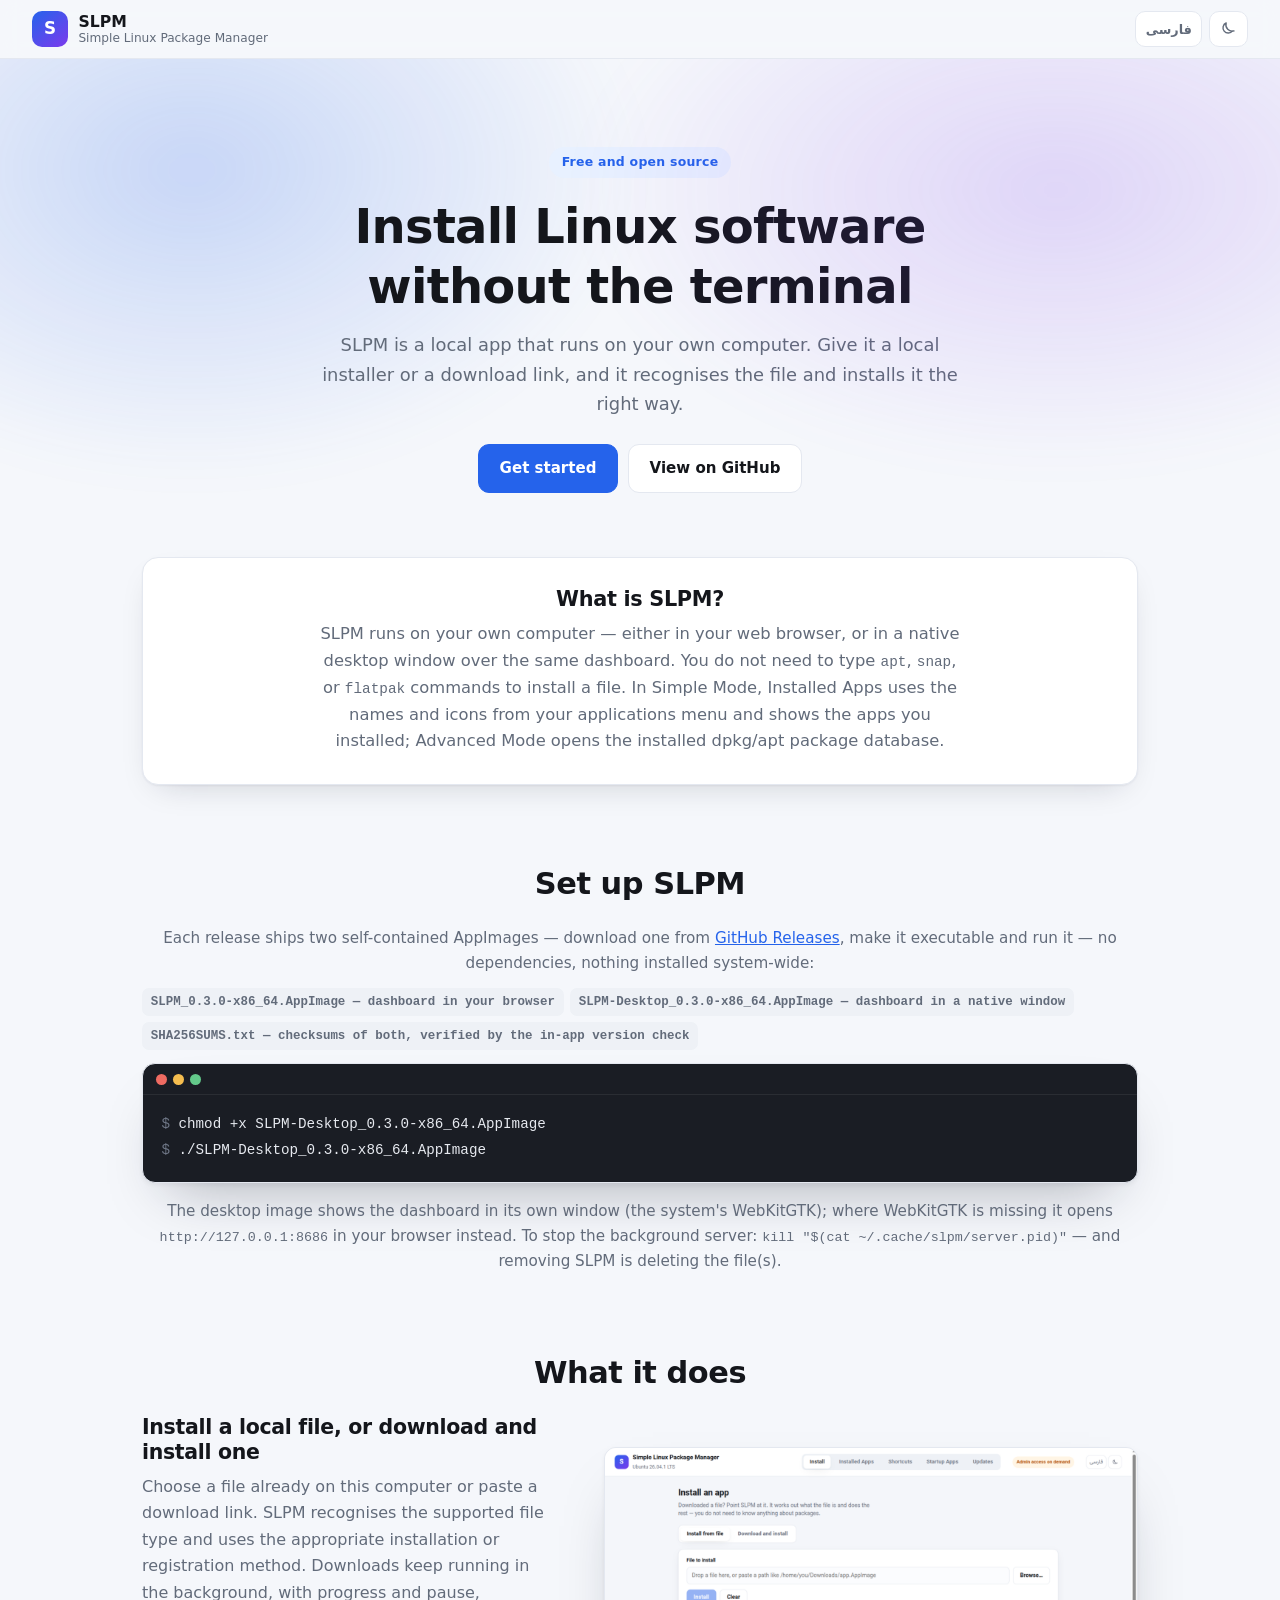
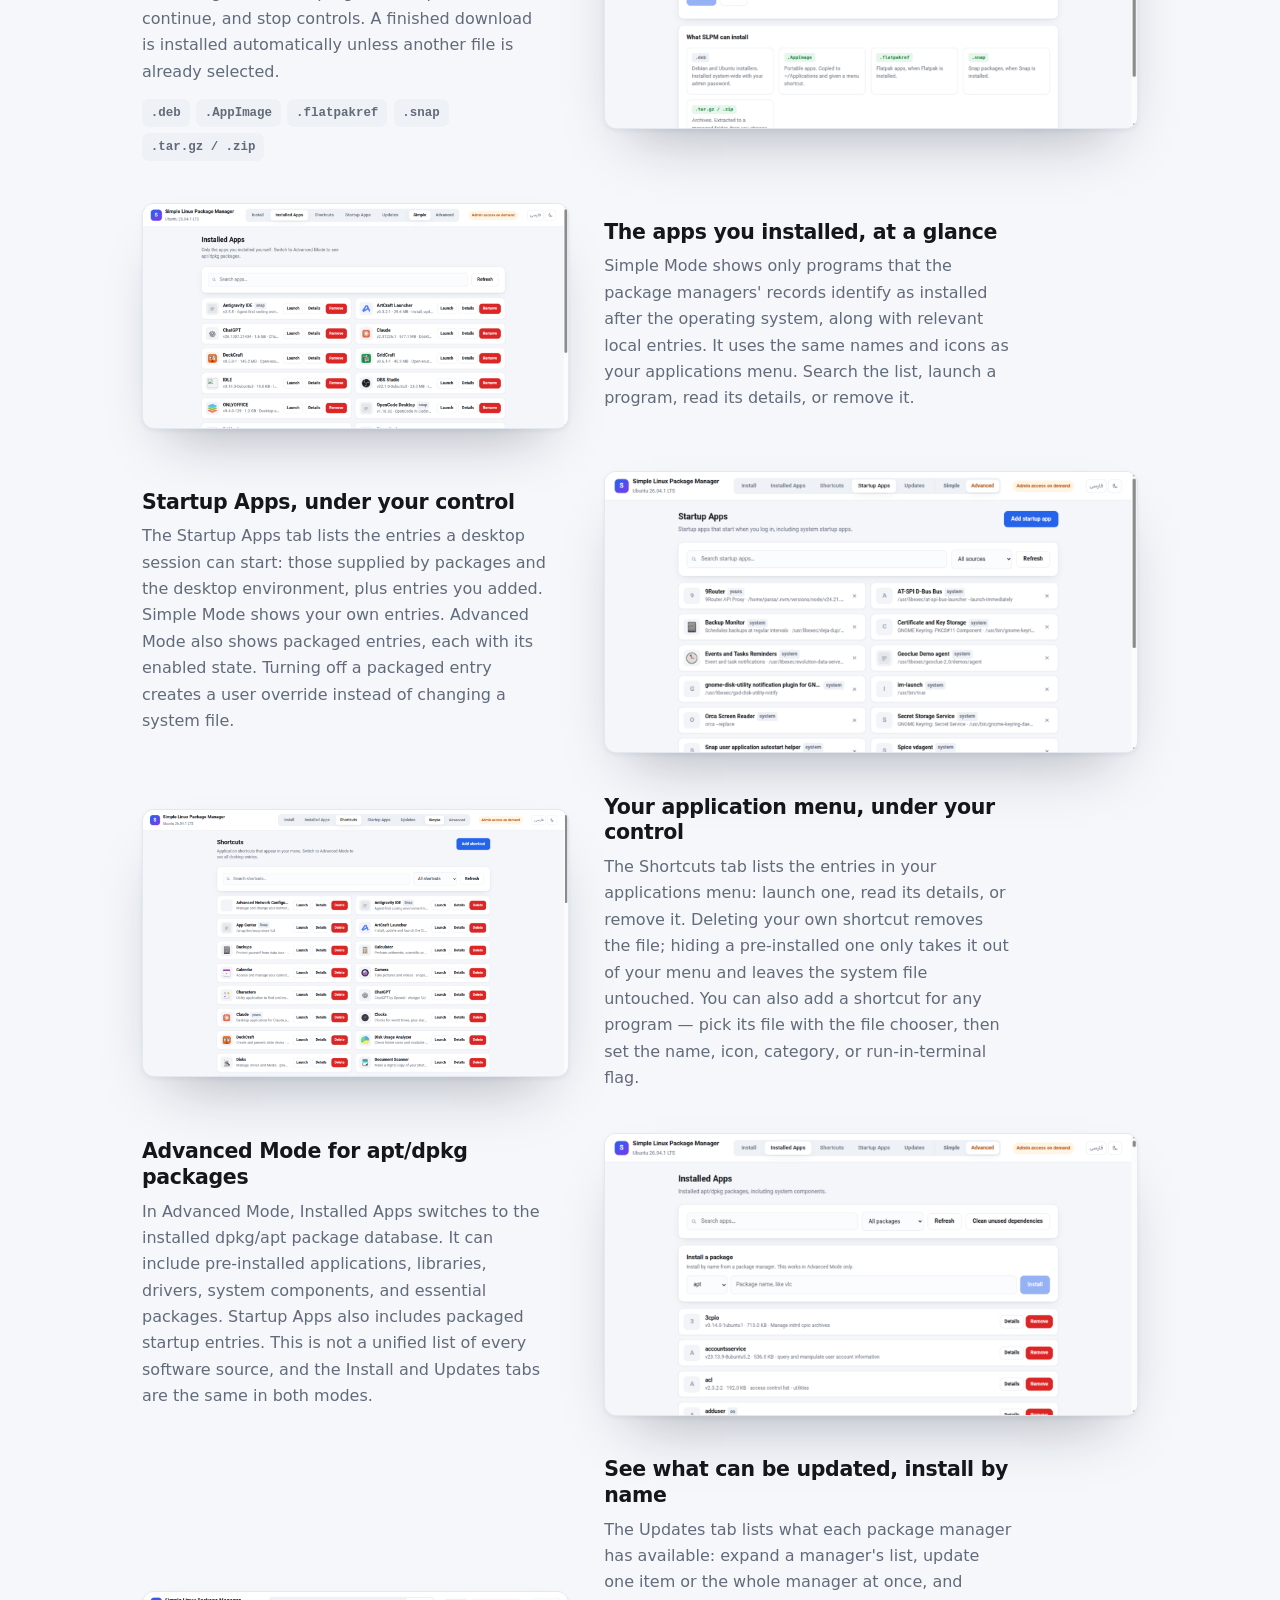
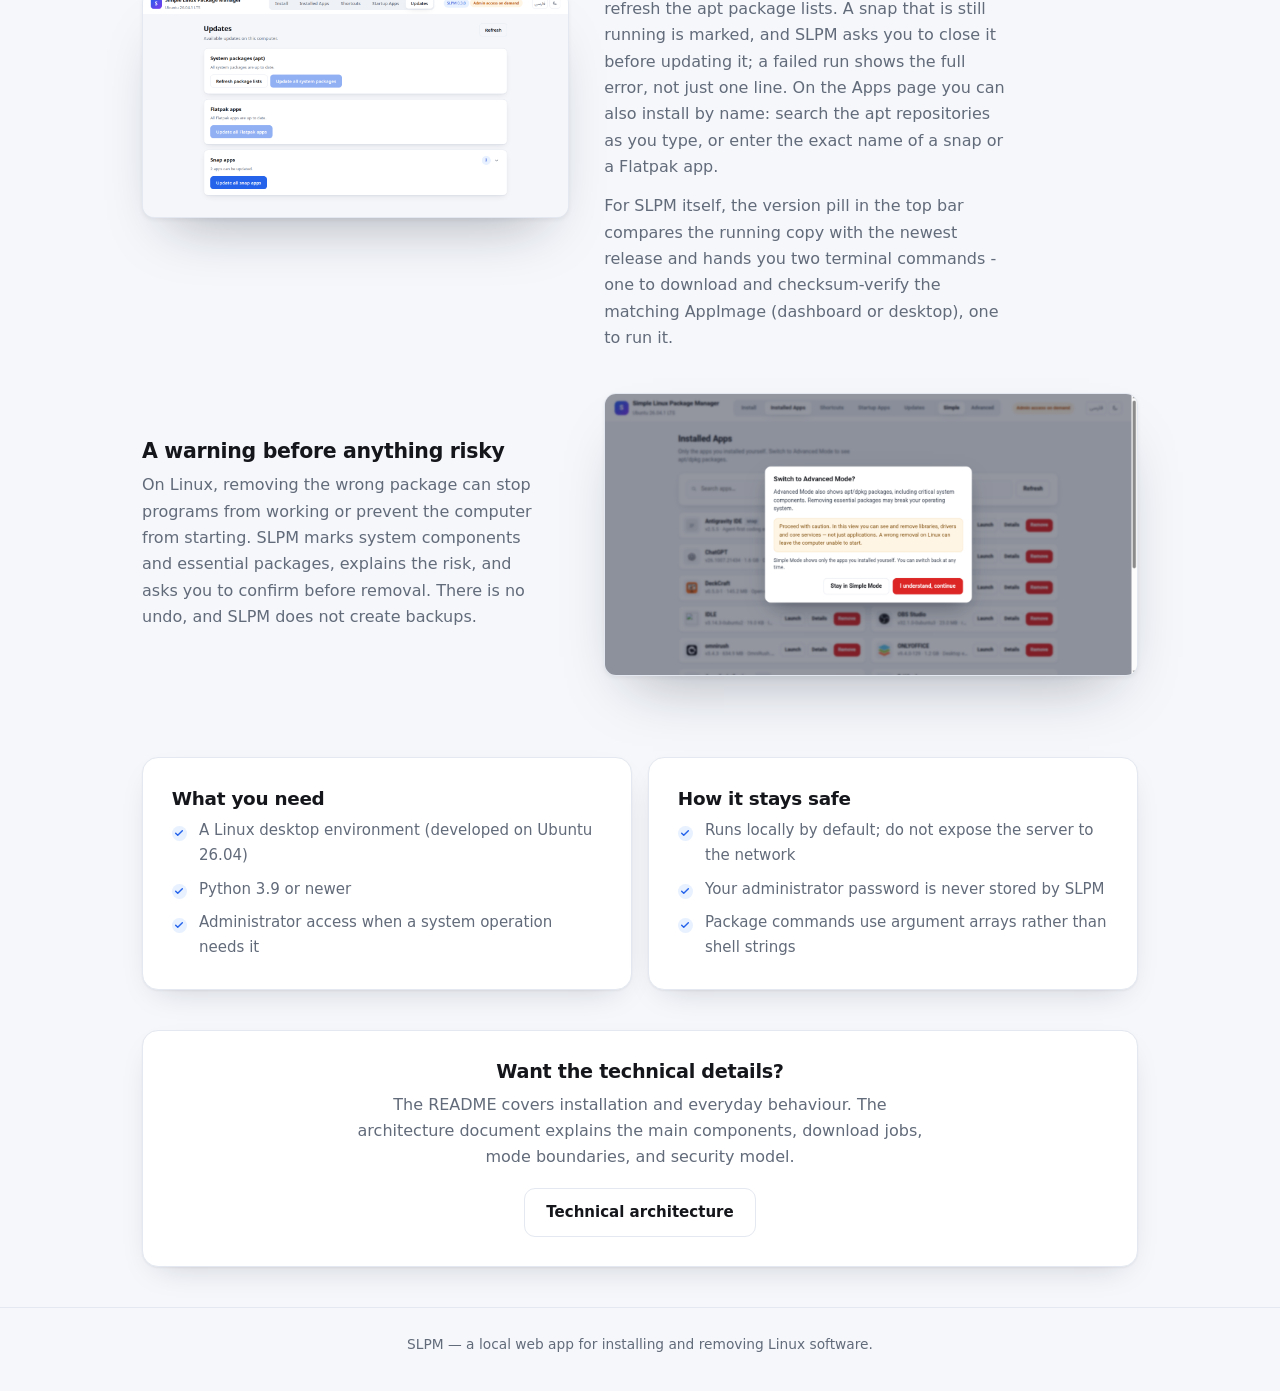
==== commit f150ebcb: "Add an in-app version check that hands over update commands The new top-bar pill (SLPM <version>) as" ====
--- a/docs/index.html
+++ b/docs/index.html
@@ -121,11 +121,12 @@
       <a href="https://github.com/parsasafaie/SLPM/releases/latest">Releases گیت‌هاب</a> بردارید، قابل‌اجراکندید و اجرا کنید — بدون وابستگی،
       بدون هیچ نصب سراسری:</span></p>
     <ul class="tags" style="margin-bottom:.8rem">
-      <li>SLPM_0.2.0-x86_64.AppImage — <span class="t-en">dashboard in your browser</span><span class="t-fa">داشبورد در مرورگر</span></li>
-      <li>SLPM-Desktop_0.2.0-x86_64.AppImage — <span class="t-en">dashboard in a native window</span><span class="t-fa">داشبورد در یک پنجرهٔ بومی</span></li>
+      <li>SLPM_0.3.0-x86_64.AppImage — <span class="t-en">dashboard in your browser</span><span class="t-fa">داشبورد در مرورگر</span></li>
+      <li>SLPM-Desktop_0.3.0-x86_64.AppImage — <span class="t-en">dashboard in a native window</span><span class="t-fa">داشبورد در یک پنجرهٔ بومی</span></li>
+      <li>SHA256SUMS.txt — <span class="t-en">checksums of both, verified by the in-app version check</span><span class="t-fa">خلاصهٔ هر دو ایمیج؛ بررسی نسخهٔ داخل برنامه آن را تأیید می‌کند</span></li>
     </ul>
-    <div class="terminal"><div class="terminal-bar"><span></span><span></span><span></span></div><pre><code><span class="c-dim">$</span> chmod +x SLPM-Desktop_0.2.0-x86_64.AppImage
-<span class="c-dim">$</span> ./SLPM-Desktop_0.2.0-x86_64.AppImage</code></pre></div>
+    <div class="terminal"><div class="terminal-bar"><span></span><span></span><span></span></div><pre><code><span class="c-dim">$</span> chmod +x SLPM-Desktop_0.3.0-x86_64.AppImage
+<span class="c-dim">$</span> ./SLPM-Desktop_0.3.0-x86_64.AppImage</code></pre></div>
     <p class="after"><span class="t-en">The desktop image shows the dashboard in its own window (the system's WebKitGTK);
       where WebKitGTK is missing it opens <span class="mono">http://127.0.0.1:8686</span> in your browser instead. To stop the
       background server: <span class="mono">kill "$(cat ~/.cache/slpm/server.pid)"</span> — and removing SLPM is
@@ -283,6 +284,16 @@
             اگر اجرا شکست بخورد، خطای کامل نشان داده می‌شود، نه فقط یک خط. در صفحهٔ برنامه‌ها
             می‌توانید با نام هم نصب کنید: مخازن apt را حین تایپ جست‌وجو کنید یا نام دقیق یک snap
             یا یک برنامهٔ Flatpak را وارد کنید.</span>
+        </p>
+        <p>
+          <span class="t-en">For SLPM itself, the version pill in the top bar
+            compares the running copy with the newest release and hands you two
+            terminal commands - one to download and checksum-verify the matching
+            AppImage (dashboard or desktop), one to run it.</span>
+          <span class="t-fa">برای خود SLPM، نشان نسخه در نوار بالای برنامه
+            نسخهٔ درحال‌اجرا را با جدیدترین انتشار مقایسه می‌کند و دو دستور ترمینال
+            تحویل می‌دهد؛ یکی برای دانلود و بررسی درستی اپ‌ایمیج هم‌خانواده (وب یا دسکتاپ)
+            و یکی برای اجرای آن.</span>
         </p>
       </div>
       <figure class="shot">
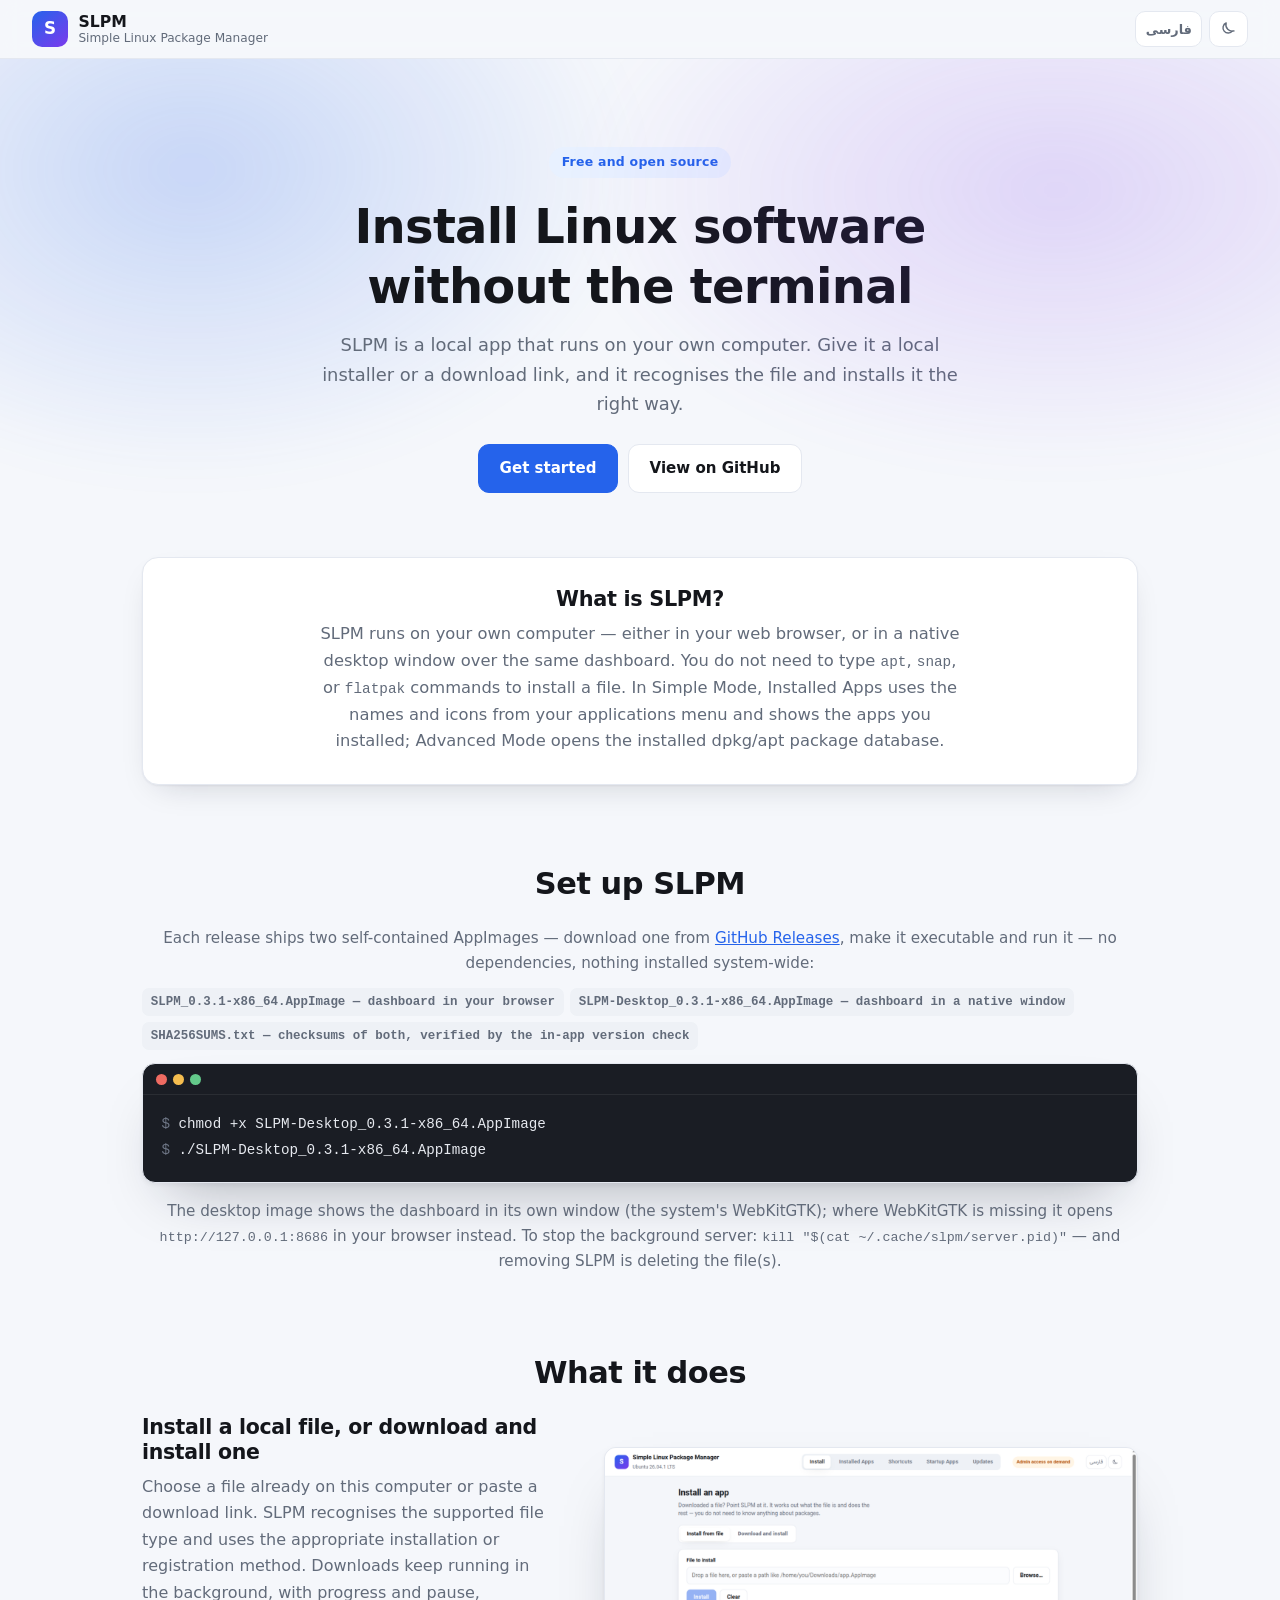
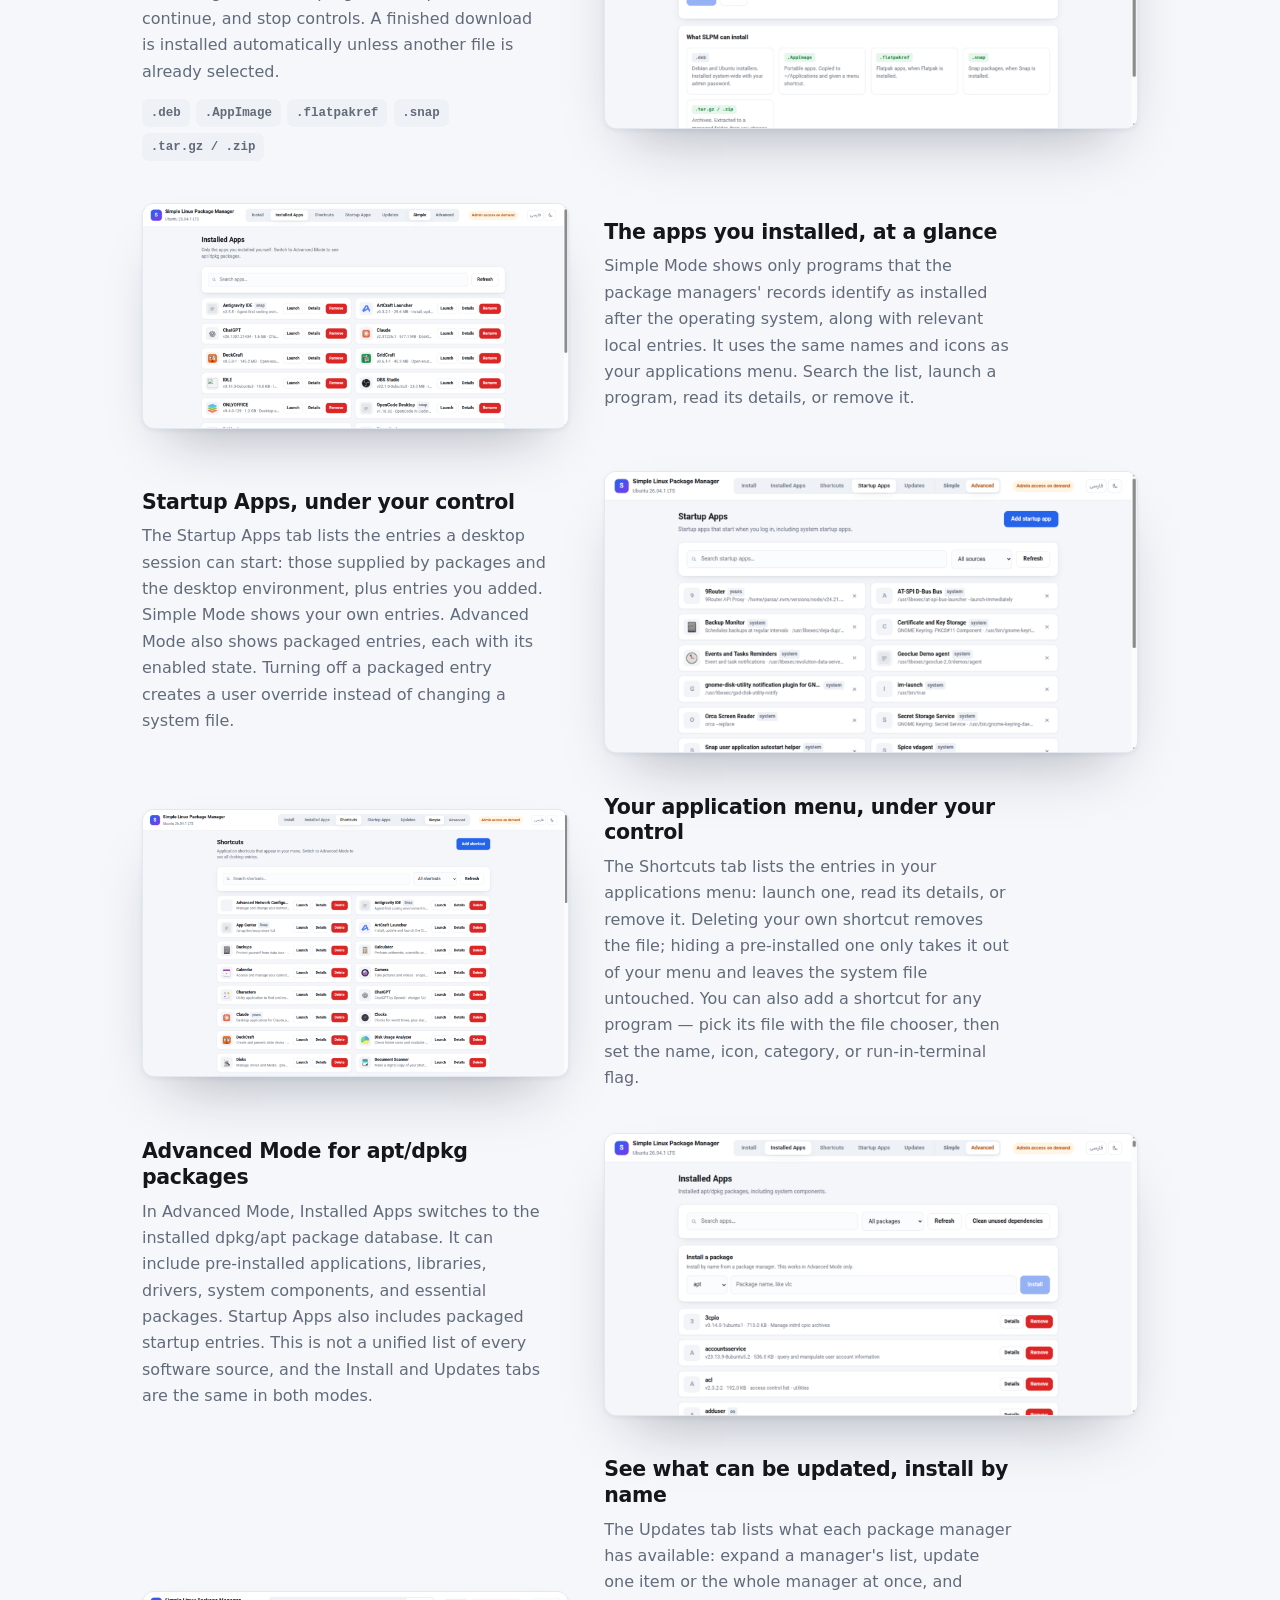
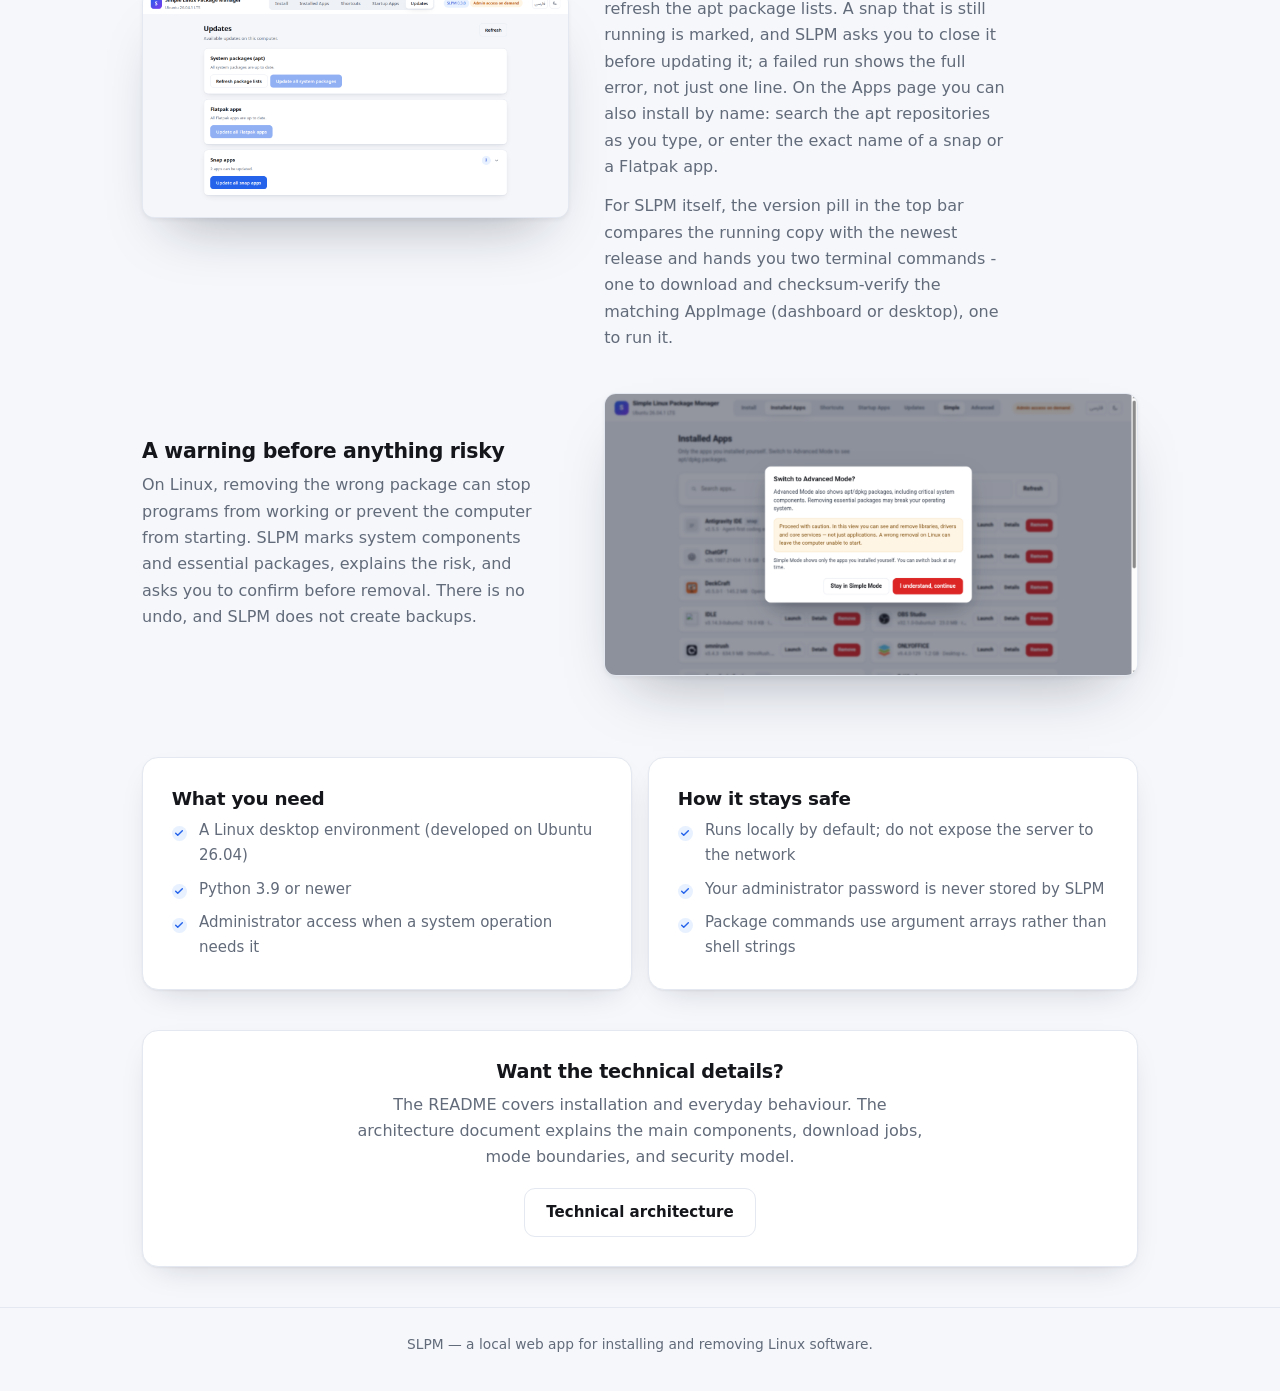
==== commit f0b2ae7b: "Close the audit findings and release 0.3.1 A full read of the tree turned up one real SSRF hole and " ====
--- a/docs/index.html
+++ b/docs/index.html
@@ -121,12 +121,12 @@
       <a href="https://github.com/parsasafaie/SLPM/releases/latest">Releases گیت‌هاب</a> بردارید، قابل‌اجراکندید و اجرا کنید — بدون وابستگی،
       بدون هیچ نصب سراسری:</span></p>
     <ul class="tags" style="margin-bottom:.8rem">
-      <li>SLPM_0.3.0-x86_64.AppImage — <span class="t-en">dashboard in your browser</span><span class="t-fa">داشبورد در مرورگر</span></li>
-      <li>SLPM-Desktop_0.3.0-x86_64.AppImage — <span class="t-en">dashboard in a native window</span><span class="t-fa">داشبورد در یک پنجرهٔ بومی</span></li>
+      <li>SLPM_0.3.1-x86_64.AppImage — <span class="t-en">dashboard in your browser</span><span class="t-fa">داشبورد در مرورگر</span></li>
+      <li>SLPM-Desktop_0.3.1-x86_64.AppImage — <span class="t-en">dashboard in a native window</span><span class="t-fa">داشبورد در یک پنجرهٔ بومی</span></li>
       <li>SHA256SUMS.txt — <span class="t-en">checksums of both, verified by the in-app version check</span><span class="t-fa">خلاصهٔ هر دو ایمیج؛ بررسی نسخهٔ داخل برنامه آن را تأیید می‌کند</span></li>
     </ul>
-    <div class="terminal"><div class="terminal-bar"><span></span><span></span><span></span></div><pre><code><span class="c-dim">$</span> chmod +x SLPM-Desktop_0.3.0-x86_64.AppImage
-<span class="c-dim">$</span> ./SLPM-Desktop_0.3.0-x86_64.AppImage</code></pre></div>
+    <div class="terminal"><div class="terminal-bar"><span></span><span></span><span></span></div><pre><code><span class="c-dim">$</span> chmod +x SLPM-Desktop_0.3.1-x86_64.AppImage
+<span class="c-dim">$</span> ./SLPM-Desktop_0.3.1-x86_64.AppImage</code></pre></div>
     <p class="after"><span class="t-en">The desktop image shows the dashboard in its own window (the system's WebKitGTK);
       where WebKitGTK is missing it opens <span class="mono">http://127.0.0.1:8686</span> in your browser instead. To stop the
       background server: <span class="mono">kill "$(cat ~/.cache/slpm/server.pid)"</span> — and removing SLPM is
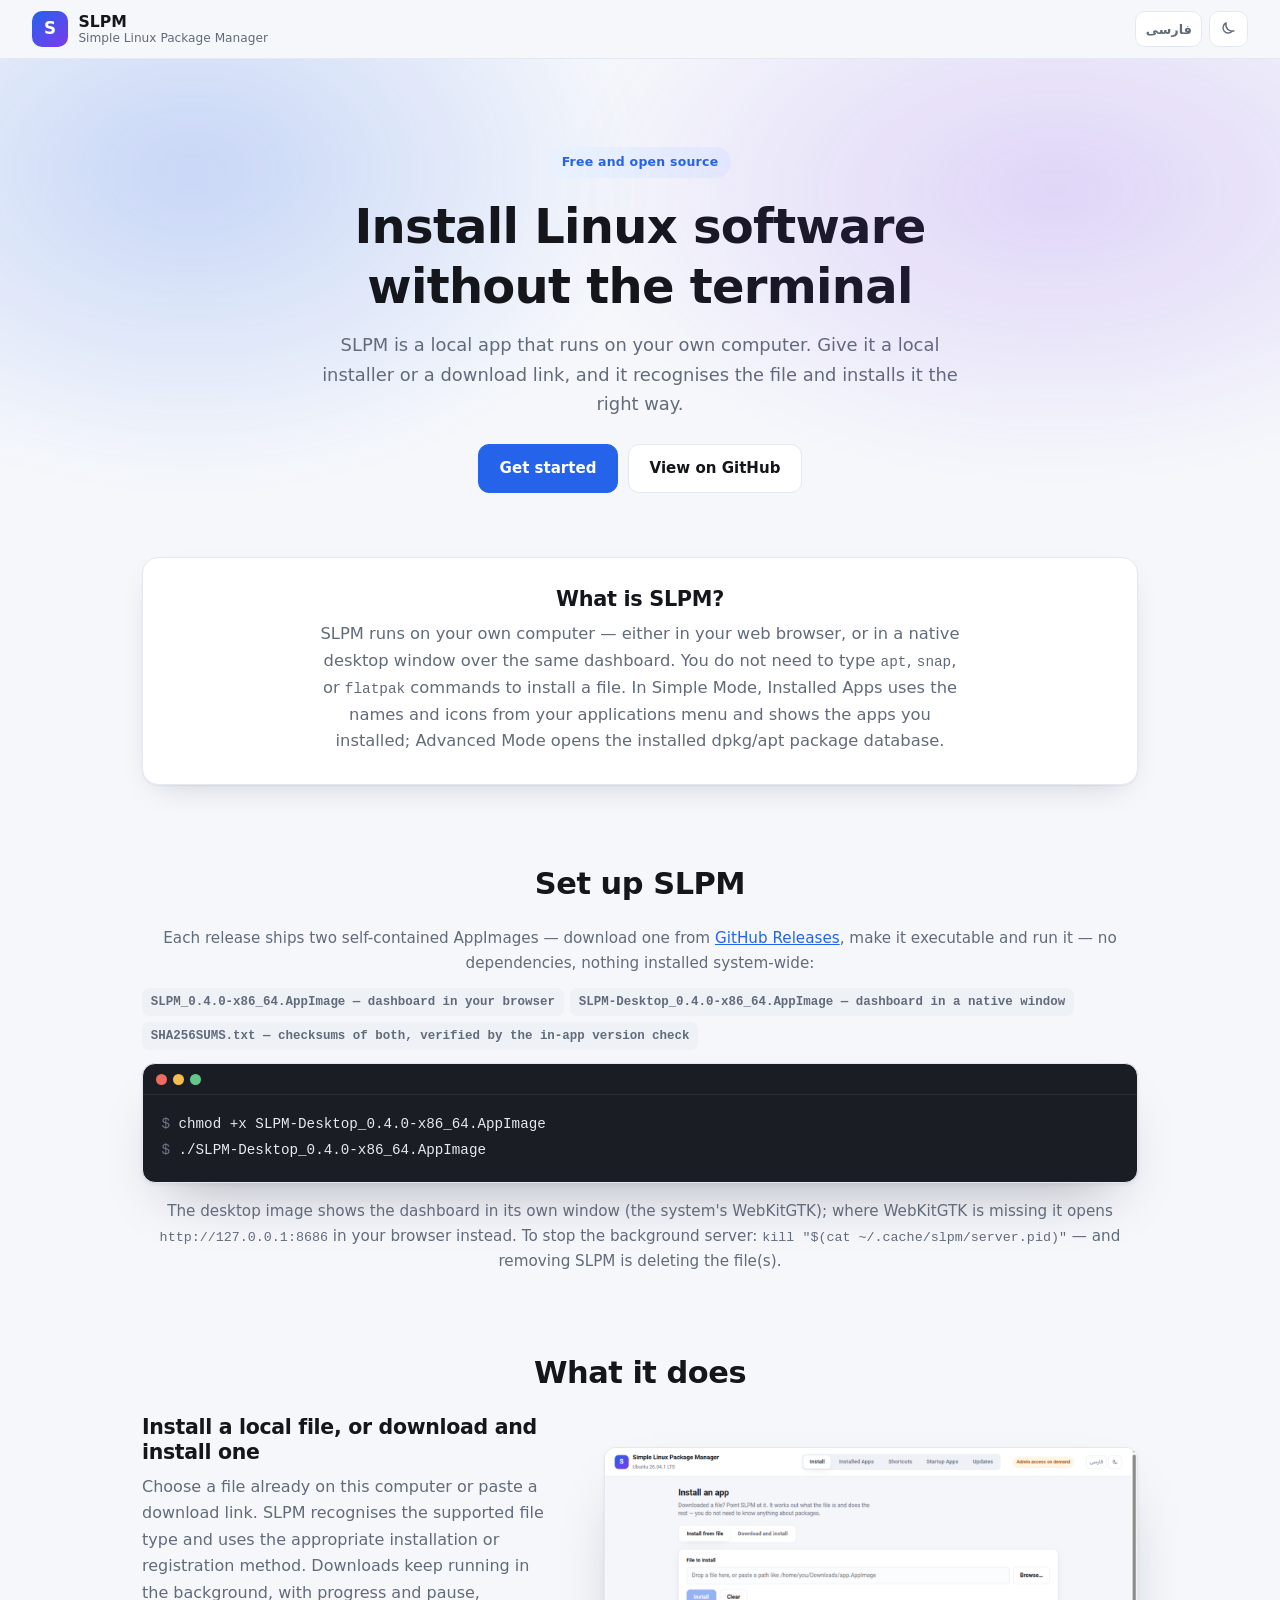
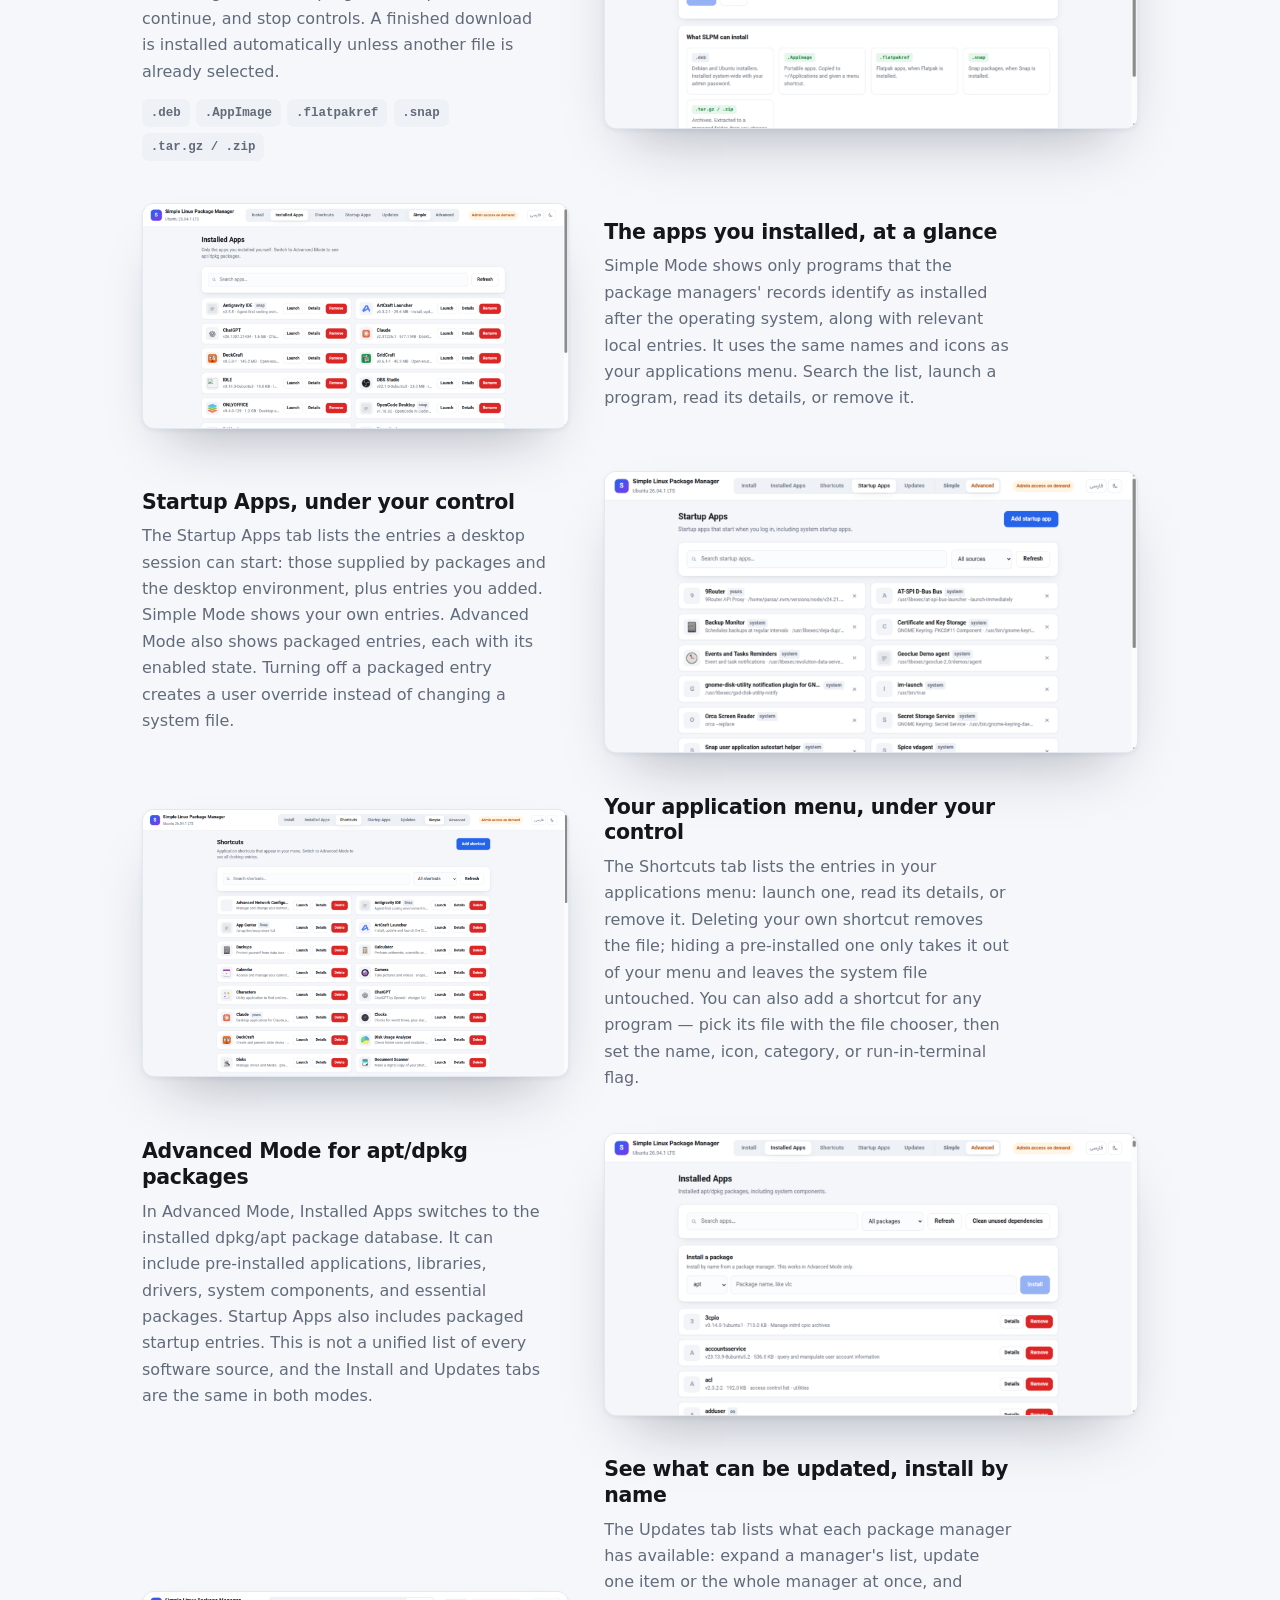
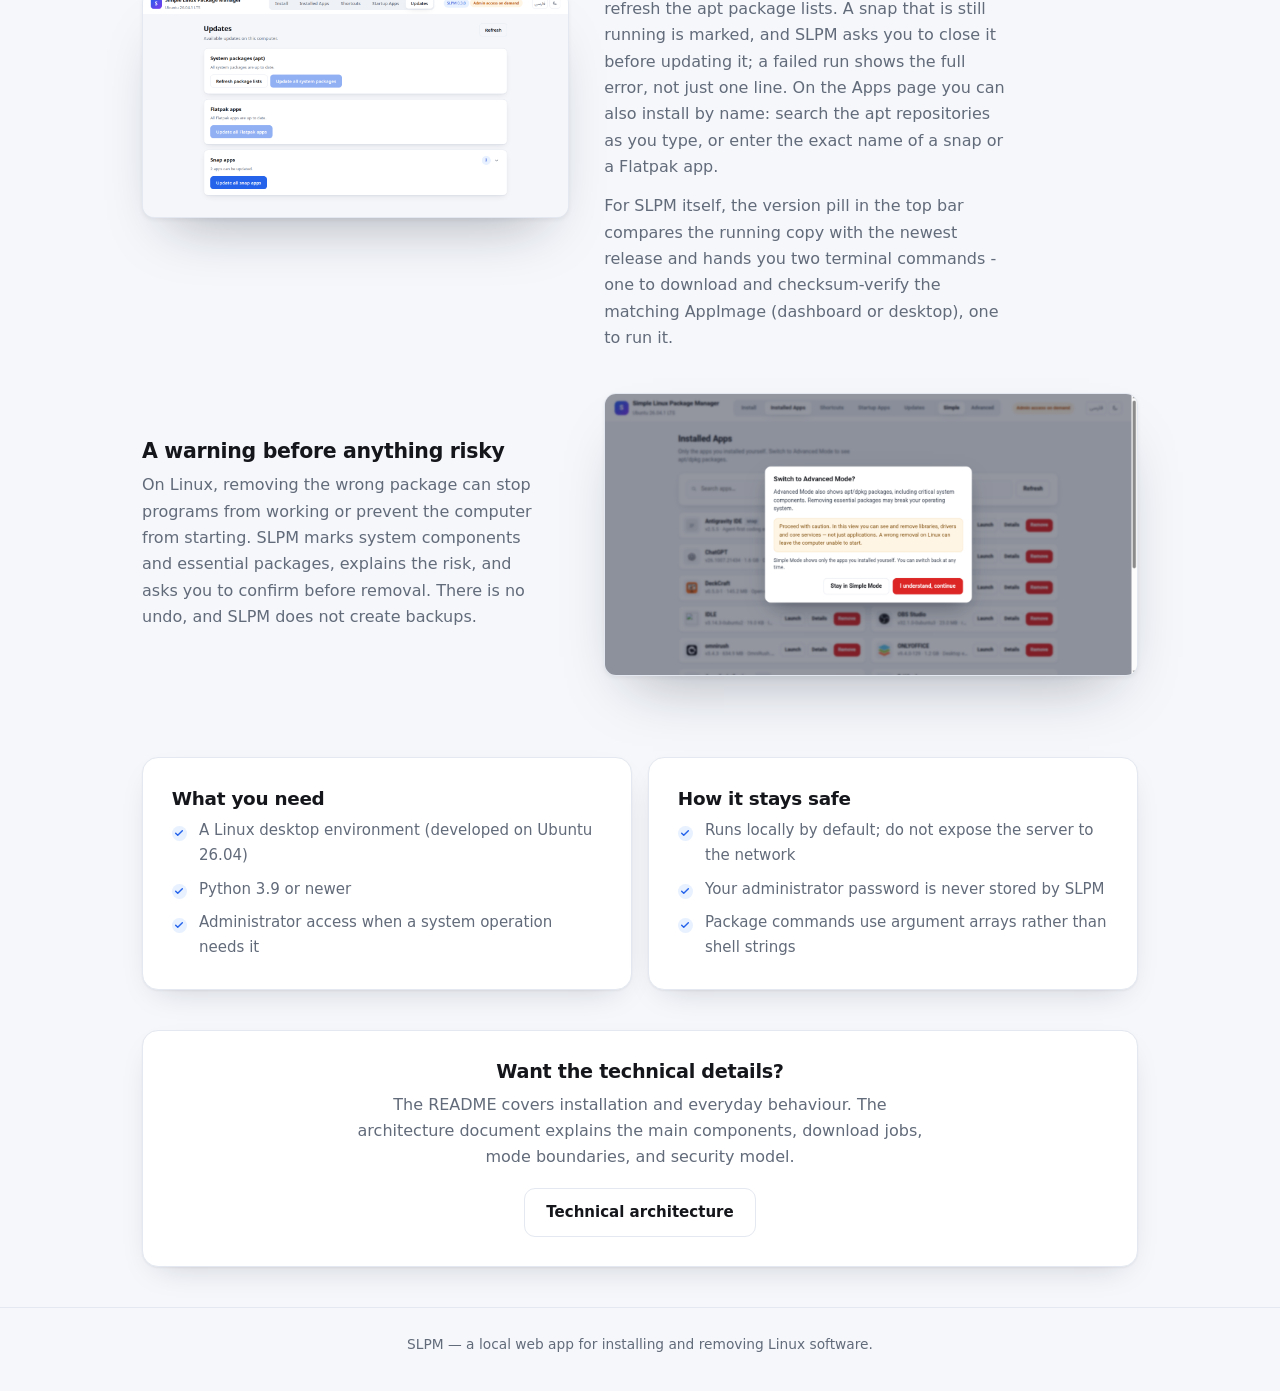
==== commit 131acd38: "bump version to 0.4.0" ====
--- a/docs/index.html
+++ b/docs/index.html
@@ -121,12 +121,12 @@
       <a href="https://github.com/parsasafaie/SLPM/releases/latest">Releases گیت‌هاب</a> بردارید، قابل‌اجراکندید و اجرا کنید — بدون وابستگی،
       بدون هیچ نصب سراسری:</span></p>
     <ul class="tags" style="margin-bottom:.8rem">
-      <li>SLPM_0.3.1-x86_64.AppImage — <span class="t-en">dashboard in your browser</span><span class="t-fa">داشبورد در مرورگر</span></li>
-      <li>SLPM-Desktop_0.3.1-x86_64.AppImage — <span class="t-en">dashboard in a native window</span><span class="t-fa">داشبورد در یک پنجرهٔ بومی</span></li>
+      <li>SLPM_0.4.0-x86_64.AppImage — <span class="t-en">dashboard in your browser</span><span class="t-fa">داشبورد در مرورگر</span></li>
+      <li>SLPM-Desktop_0.4.0-x86_64.AppImage — <span class="t-en">dashboard in a native window</span><span class="t-fa">داشبورد در یک پنجرهٔ بومی</span></li>
       <li>SHA256SUMS.txt — <span class="t-en">checksums of both, verified by the in-app version check</span><span class="t-fa">خلاصهٔ هر دو ایمیج؛ بررسی نسخهٔ داخل برنامه آن را تأیید می‌کند</span></li>
     </ul>
-    <div class="terminal"><div class="terminal-bar"><span></span><span></span><span></span></div><pre><code><span class="c-dim">$</span> chmod +x SLPM-Desktop_0.3.1-x86_64.AppImage
-<span class="c-dim">$</span> ./SLPM-Desktop_0.3.1-x86_64.AppImage</code></pre></div>
+    <div class="terminal"><div class="terminal-bar"><span></span><span></span><span></span></div><pre><code><span class="c-dim">$</span> chmod +x SLPM-Desktop_0.4.0-x86_64.AppImage
+<span class="c-dim">$</span> ./SLPM-Desktop_0.4.0-x86_64.AppImage</code></pre></div>
     <p class="after"><span class="t-en">The desktop image shows the dashboard in its own window (the system's WebKitGTK);
       where WebKitGTK is missing it opens <span class="mono">http://127.0.0.1:8686</span> in your browser instead. To stop the
       background server: <span class="mono">kill "$(cat ~/.cache/slpm/server.pid)"</span> — and removing SLPM is
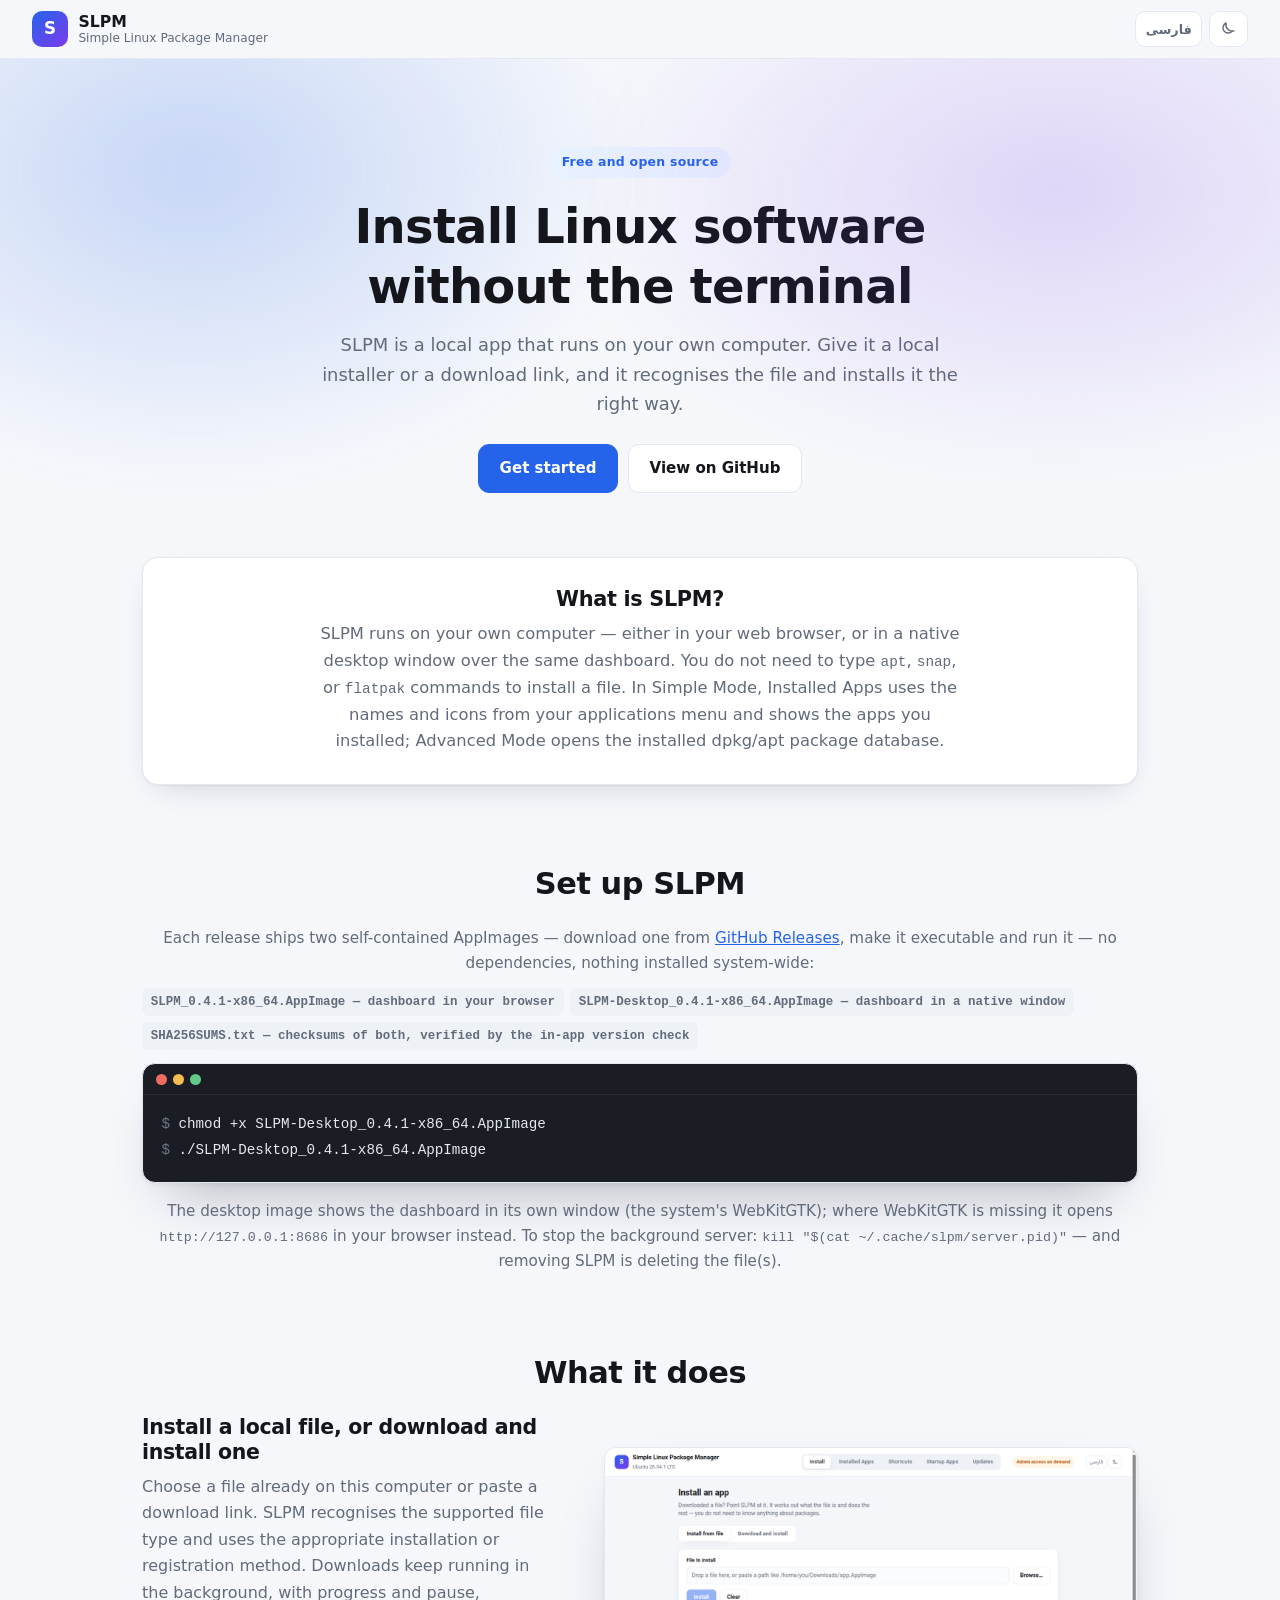
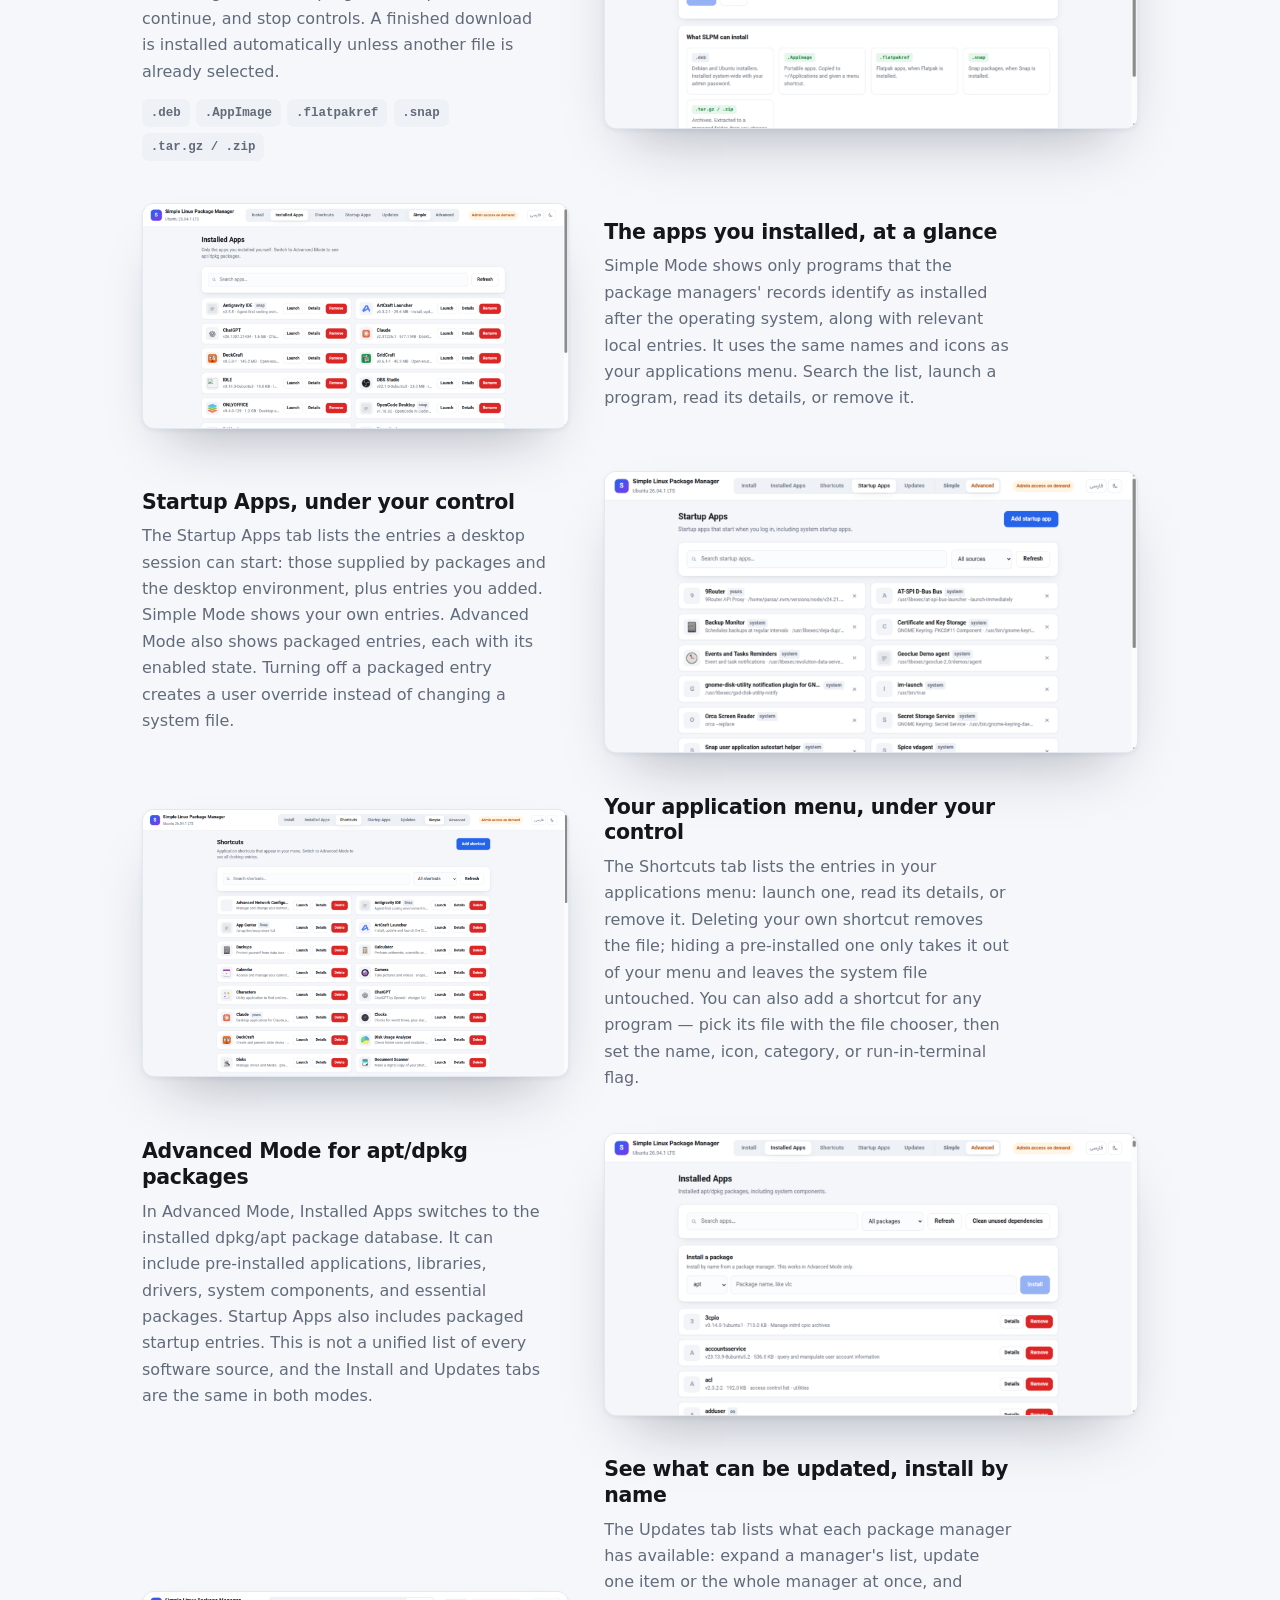
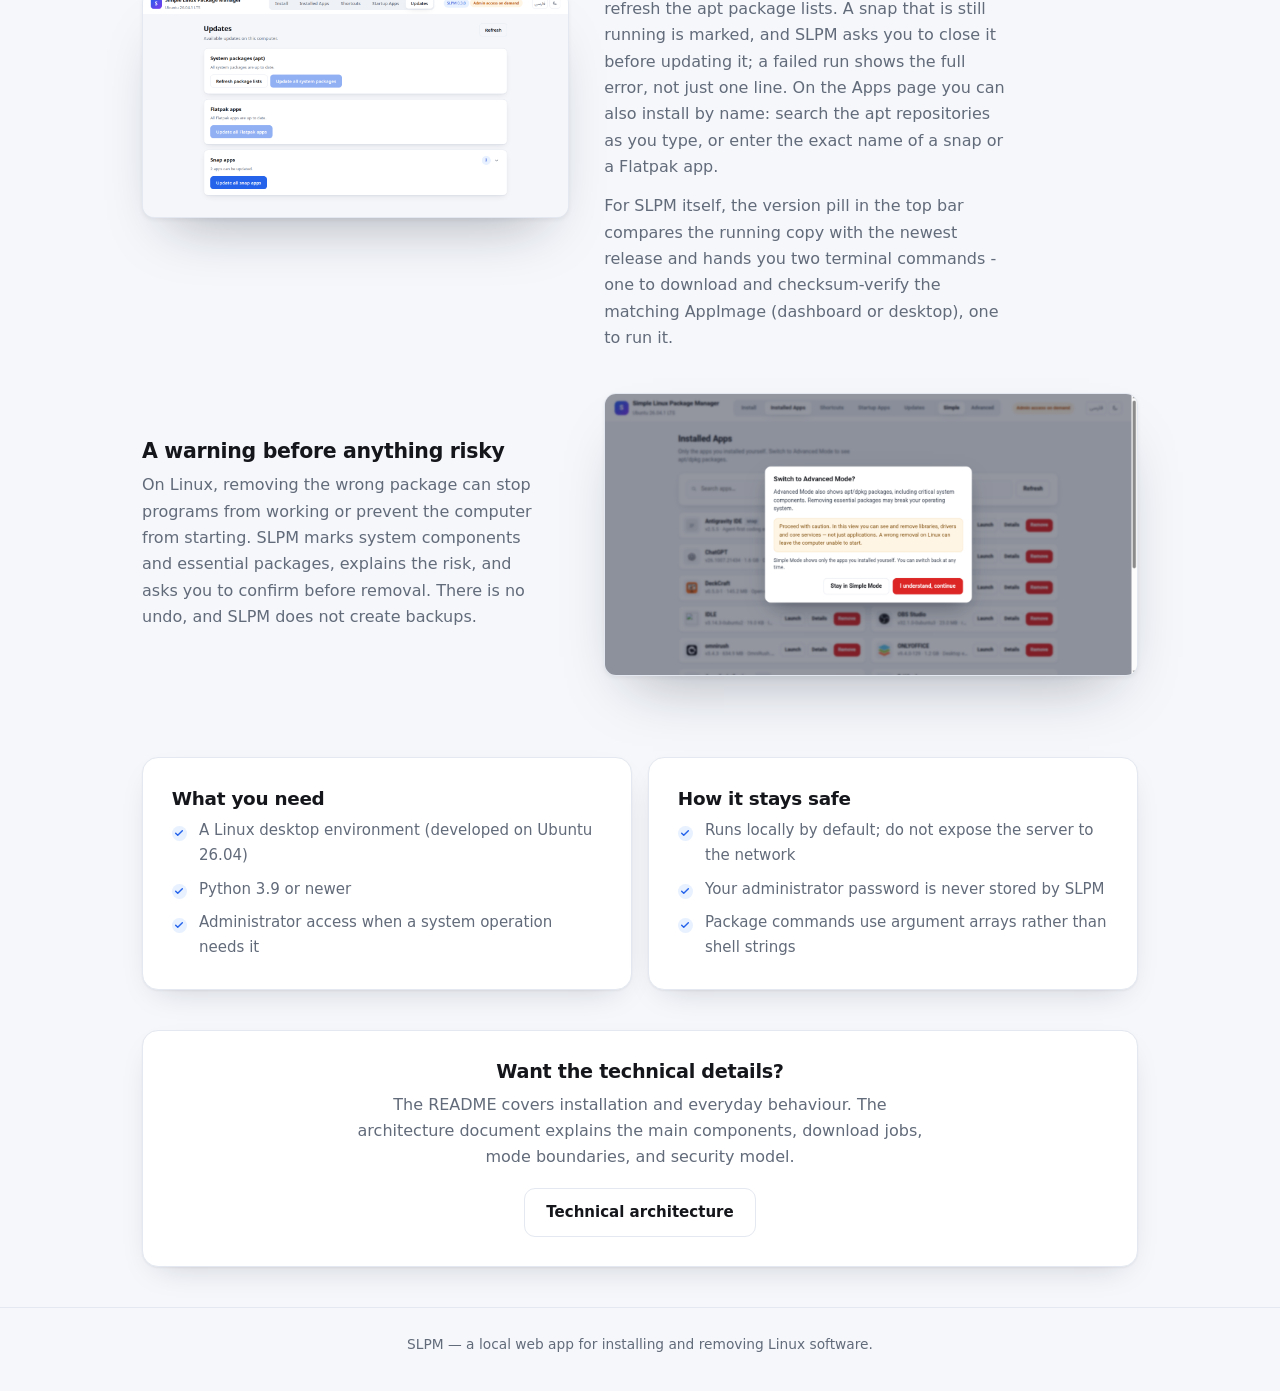
==== commit add0f9ea: "bump version to 0.4.1" ====
--- a/docs/index.html
+++ b/docs/index.html
@@ -121,12 +121,12 @@
       <a href="https://github.com/parsasafaie/SLPM/releases/latest">Releases گیت‌هاب</a> بردارید، قابل‌اجراکندید و اجرا کنید — بدون وابستگی،
       بدون هیچ نصب سراسری:</span></p>
     <ul class="tags" style="margin-bottom:.8rem">
-      <li>SLPM_0.4.0-x86_64.AppImage — <span class="t-en">dashboard in your browser</span><span class="t-fa">داشبورد در مرورگر</span></li>
-      <li>SLPM-Desktop_0.4.0-x86_64.AppImage — <span class="t-en">dashboard in a native window</span><span class="t-fa">داشبورد در یک پنجرهٔ بومی</span></li>
+      <li>SLPM_0.4.1-x86_64.AppImage — <span class="t-en">dashboard in your browser</span><span class="t-fa">داشبورد در مرورگر</span></li>
+      <li>SLPM-Desktop_0.4.1-x86_64.AppImage — <span class="t-en">dashboard in a native window</span><span class="t-fa">داشبورد در یک پنجرهٔ بومی</span></li>
       <li>SHA256SUMS.txt — <span class="t-en">checksums of both, verified by the in-app version check</span><span class="t-fa">خلاصهٔ هر دو ایمیج؛ بررسی نسخهٔ داخل برنامه آن را تأیید می‌کند</span></li>
     </ul>
-    <div class="terminal"><div class="terminal-bar"><span></span><span></span><span></span></div><pre><code><span class="c-dim">$</span> chmod +x SLPM-Desktop_0.4.0-x86_64.AppImage
-<span class="c-dim">$</span> ./SLPM-Desktop_0.4.0-x86_64.AppImage</code></pre></div>
+    <div class="terminal"><div class="terminal-bar"><span></span><span></span><span></span></div><pre><code><span class="c-dim">$</span> chmod +x SLPM-Desktop_0.4.1-x86_64.AppImage
+<span class="c-dim">$</span> ./SLPM-Desktop_0.4.1-x86_64.AppImage</code></pre></div>
     <p class="after"><span class="t-en">The desktop image shows the dashboard in its own window (the system's WebKitGTK);
       where WebKitGTK is missing it opens <span class="mono">http://127.0.0.1:8686</span> in your browser instead. To stop the
       background server: <span class="mono">kill "$(cat ~/.cache/slpm/server.pid)"</span> — and removing SLPM is
